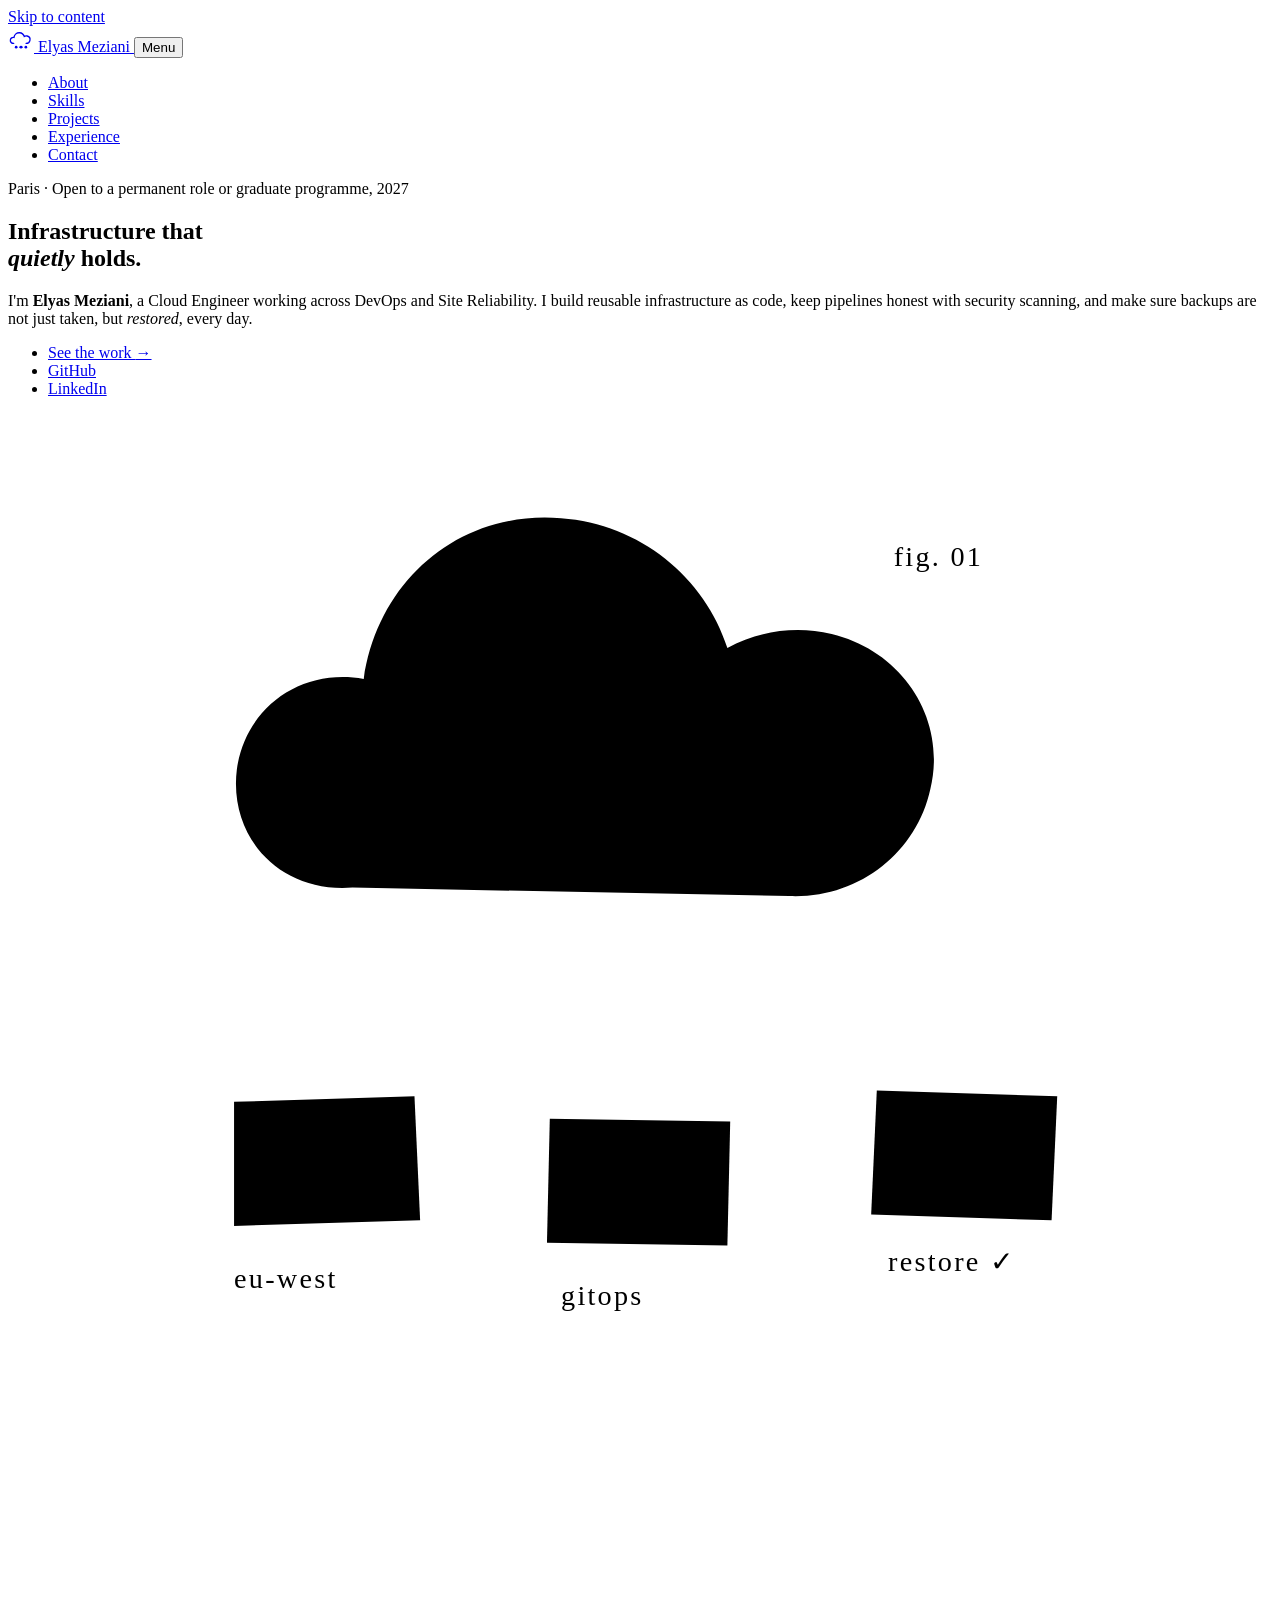
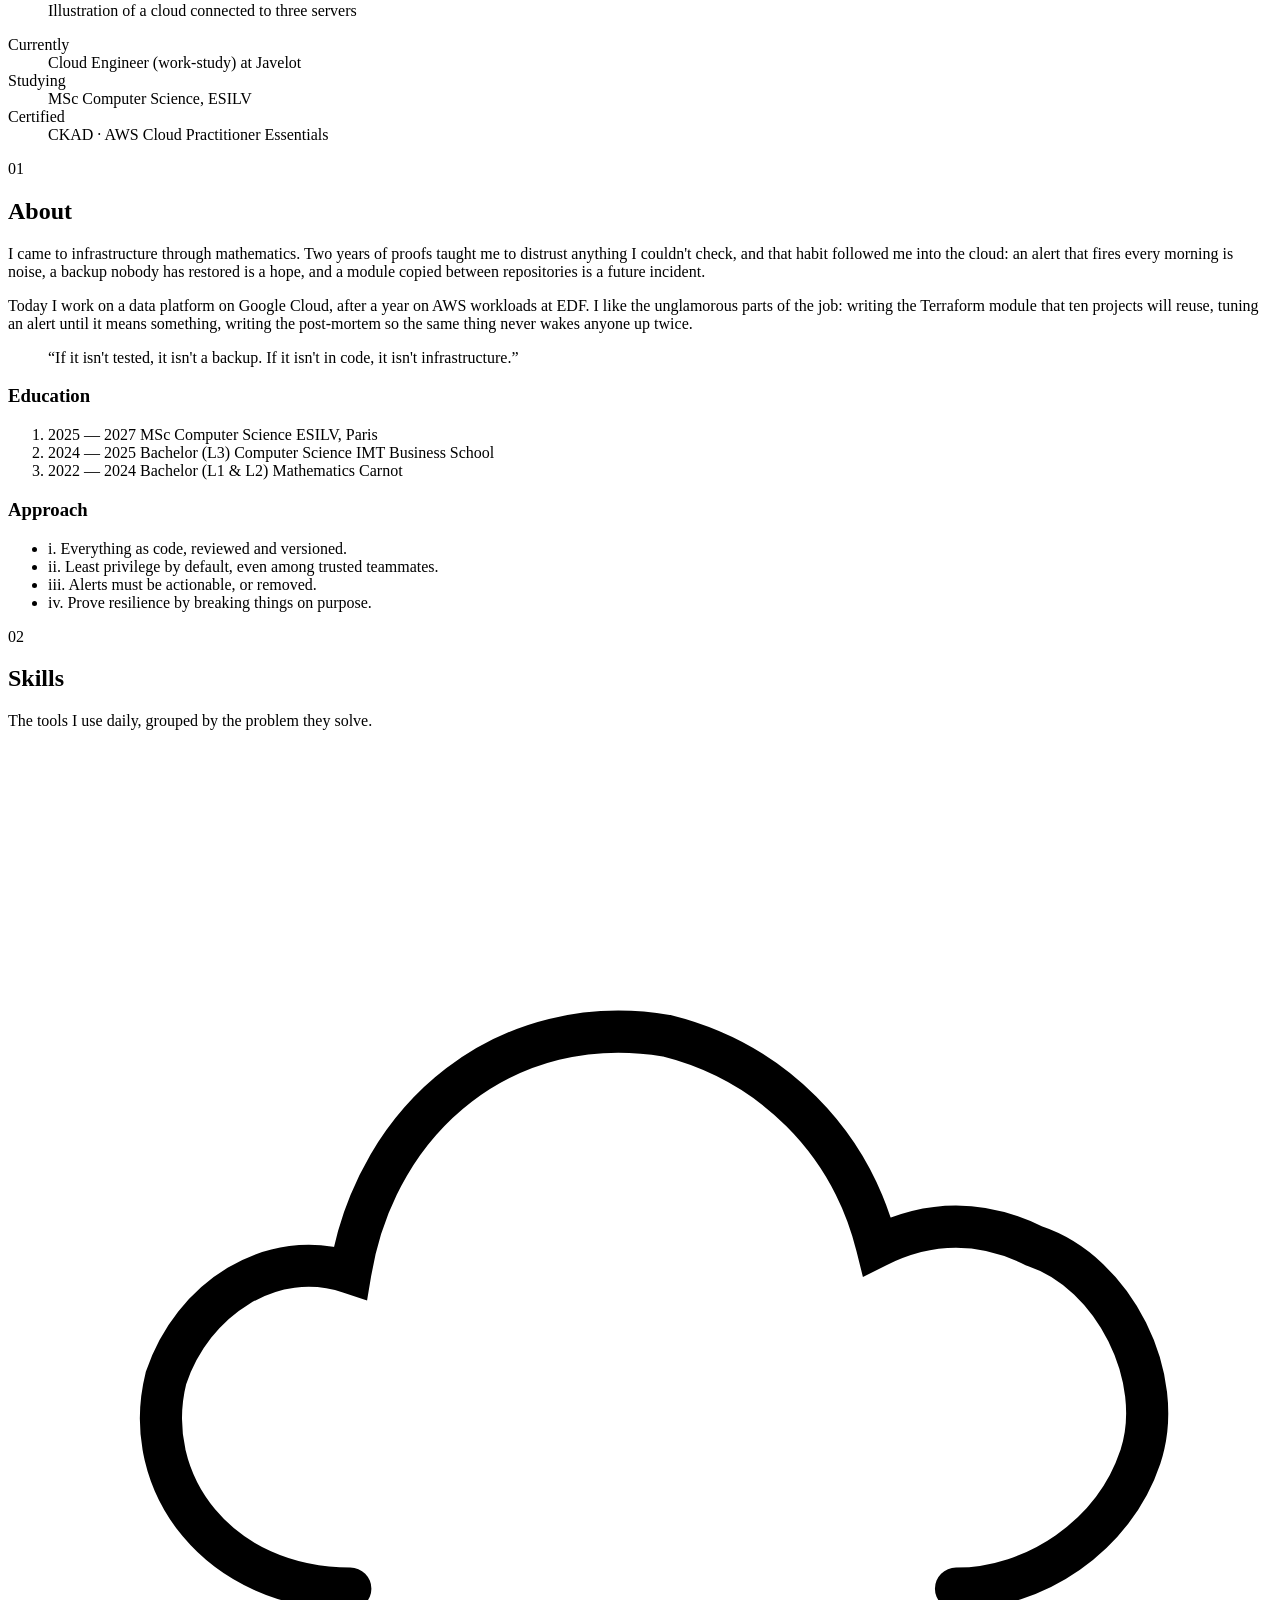
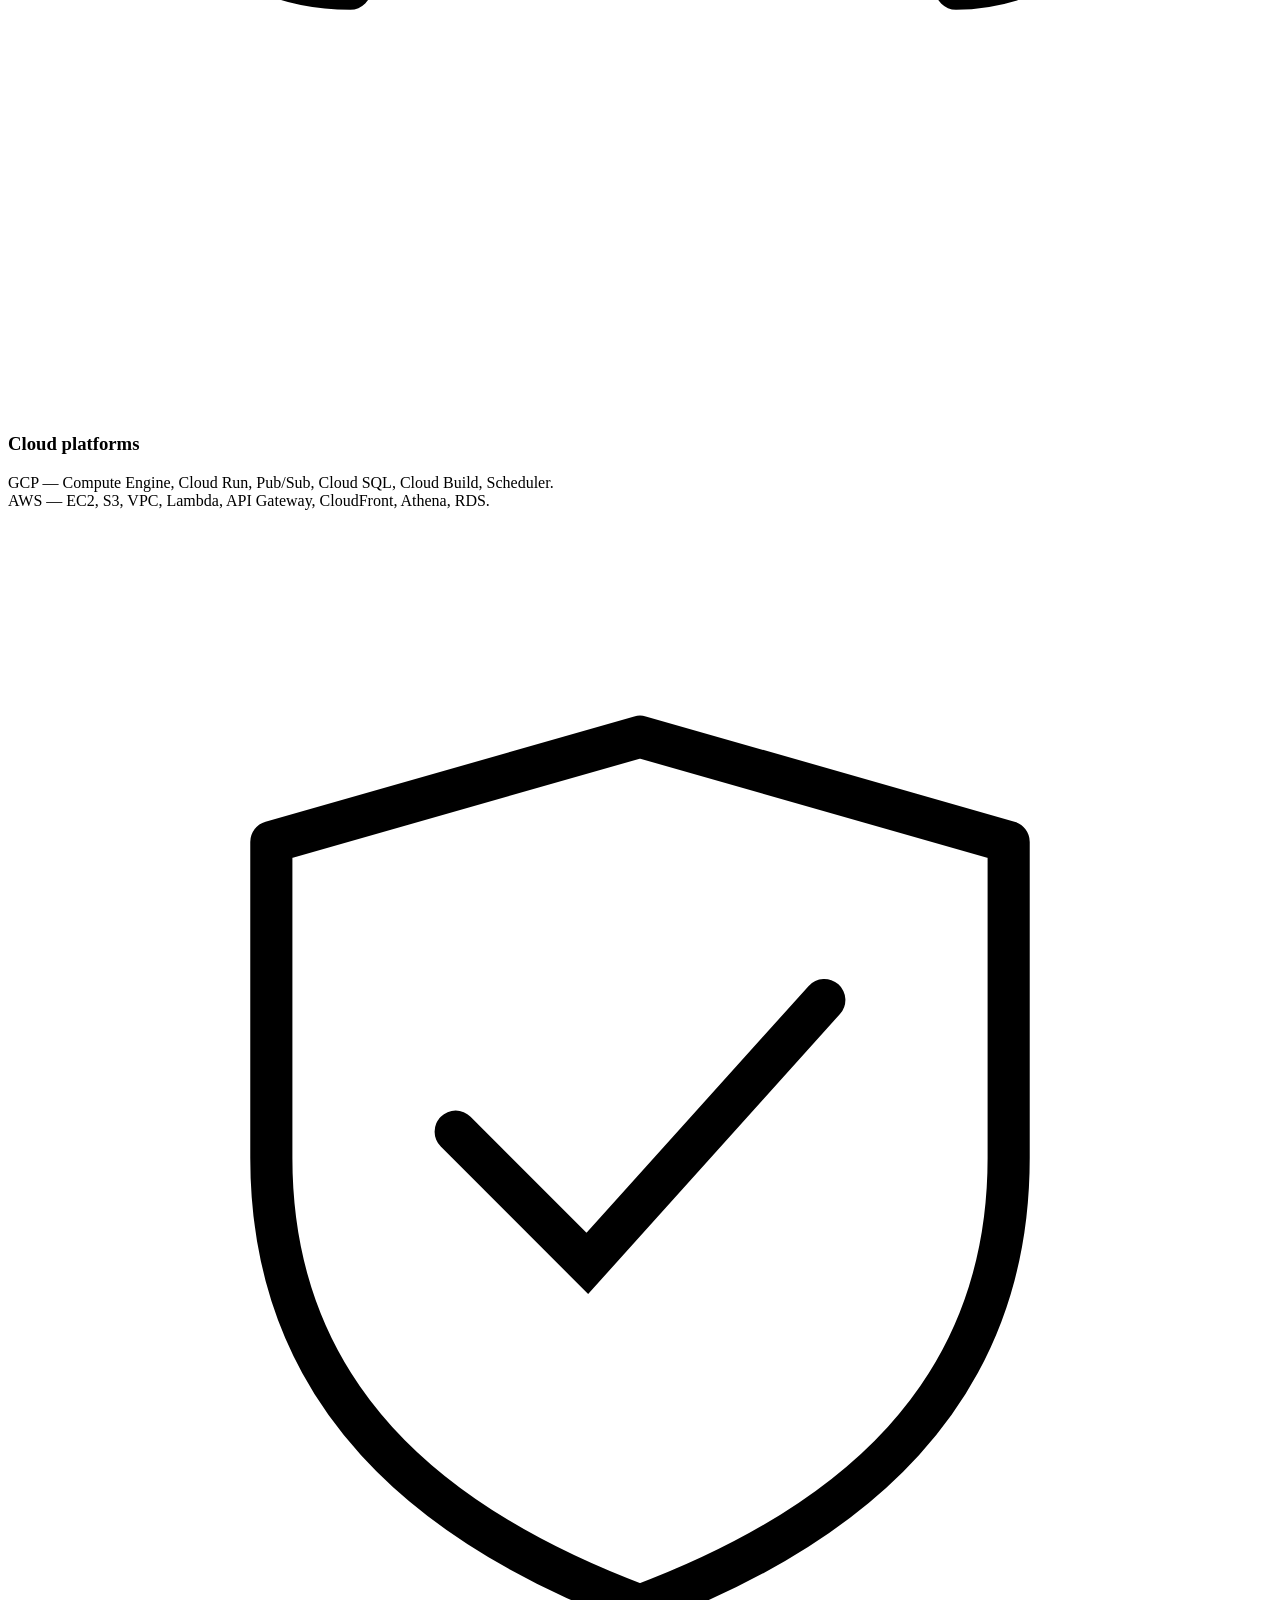
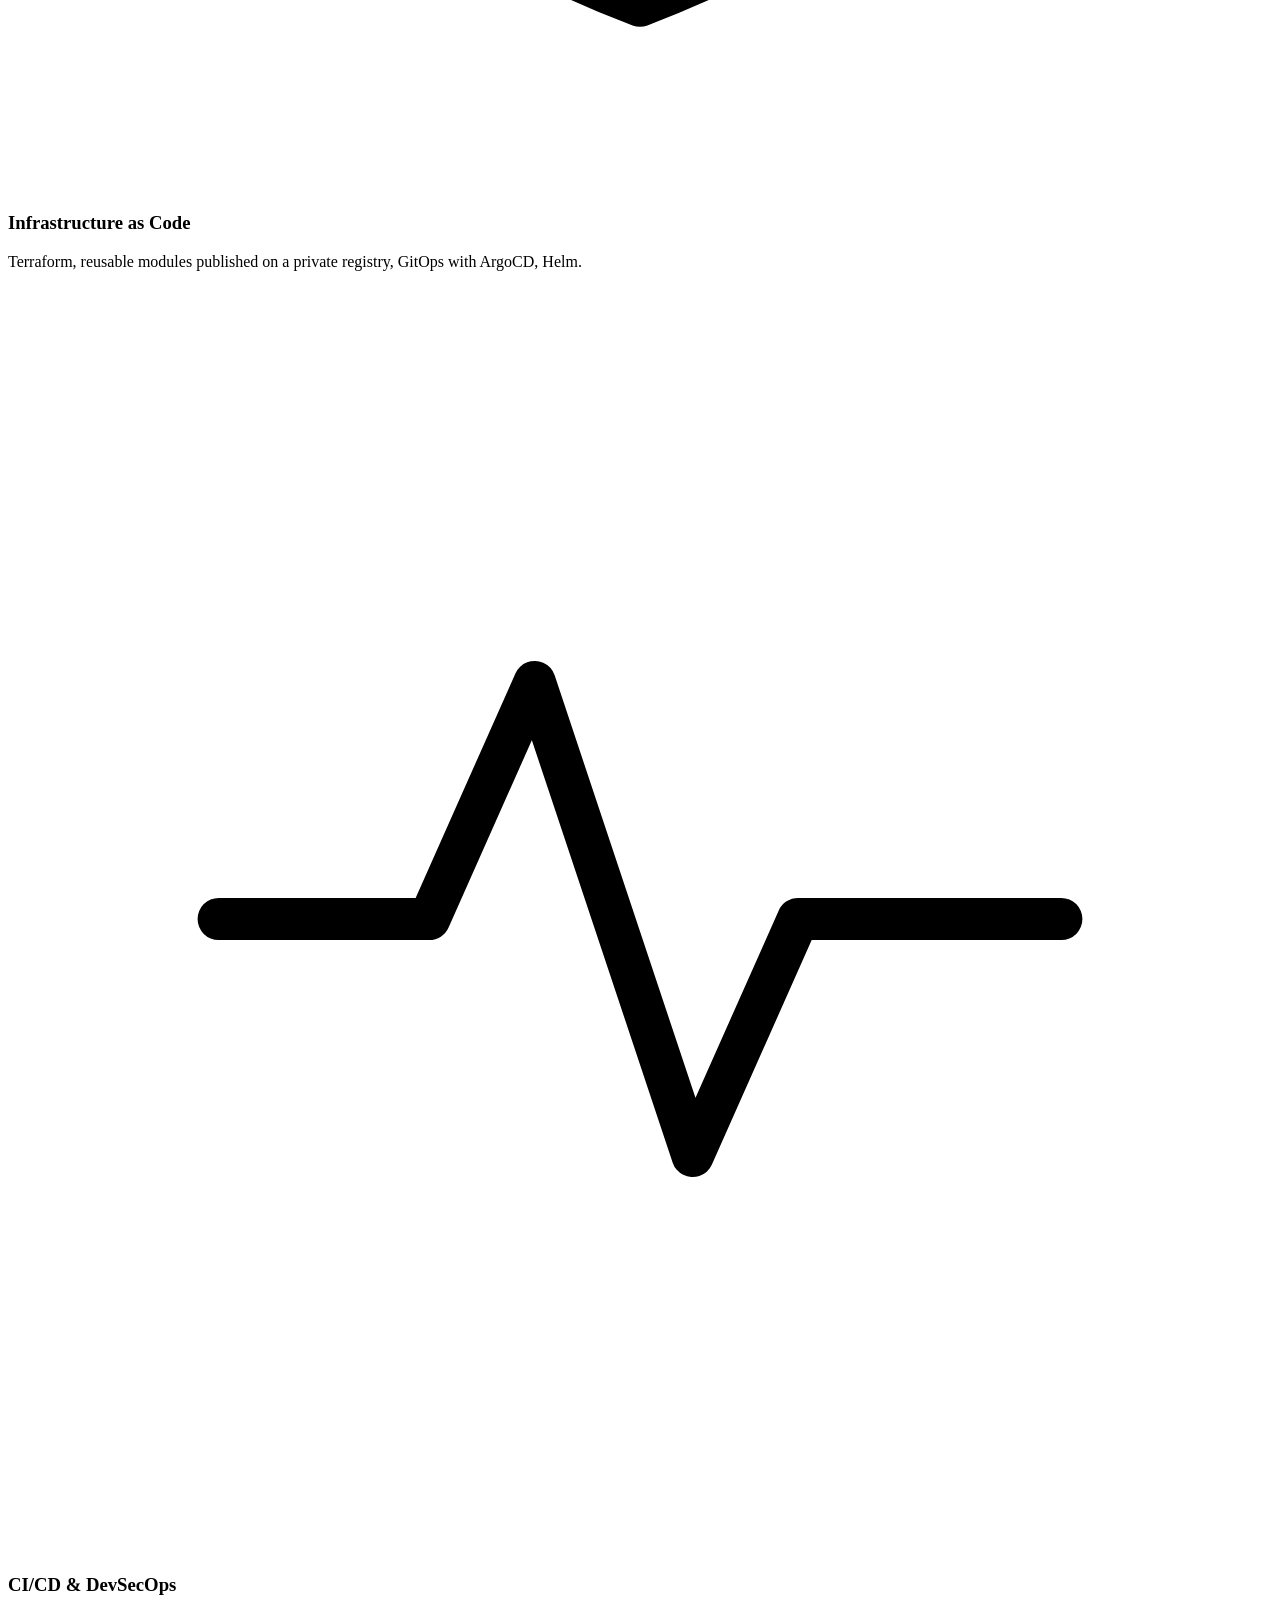
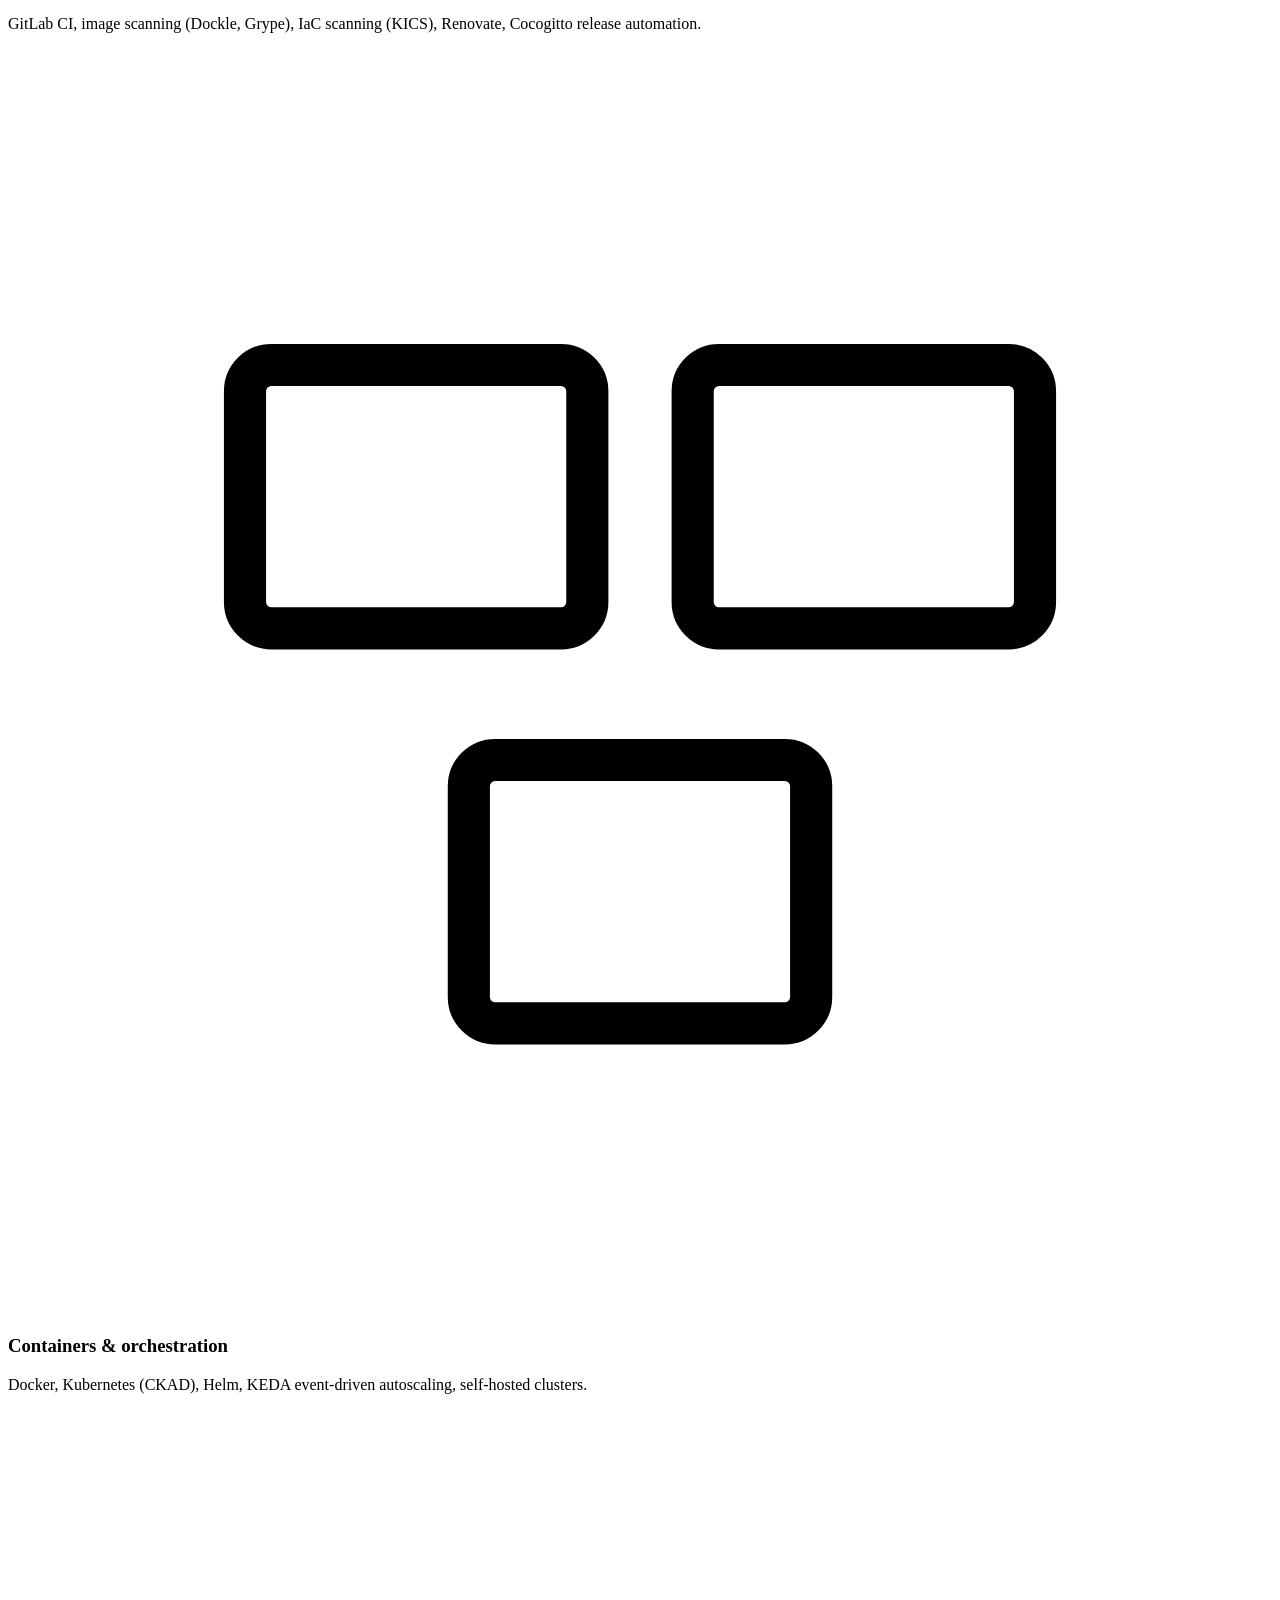
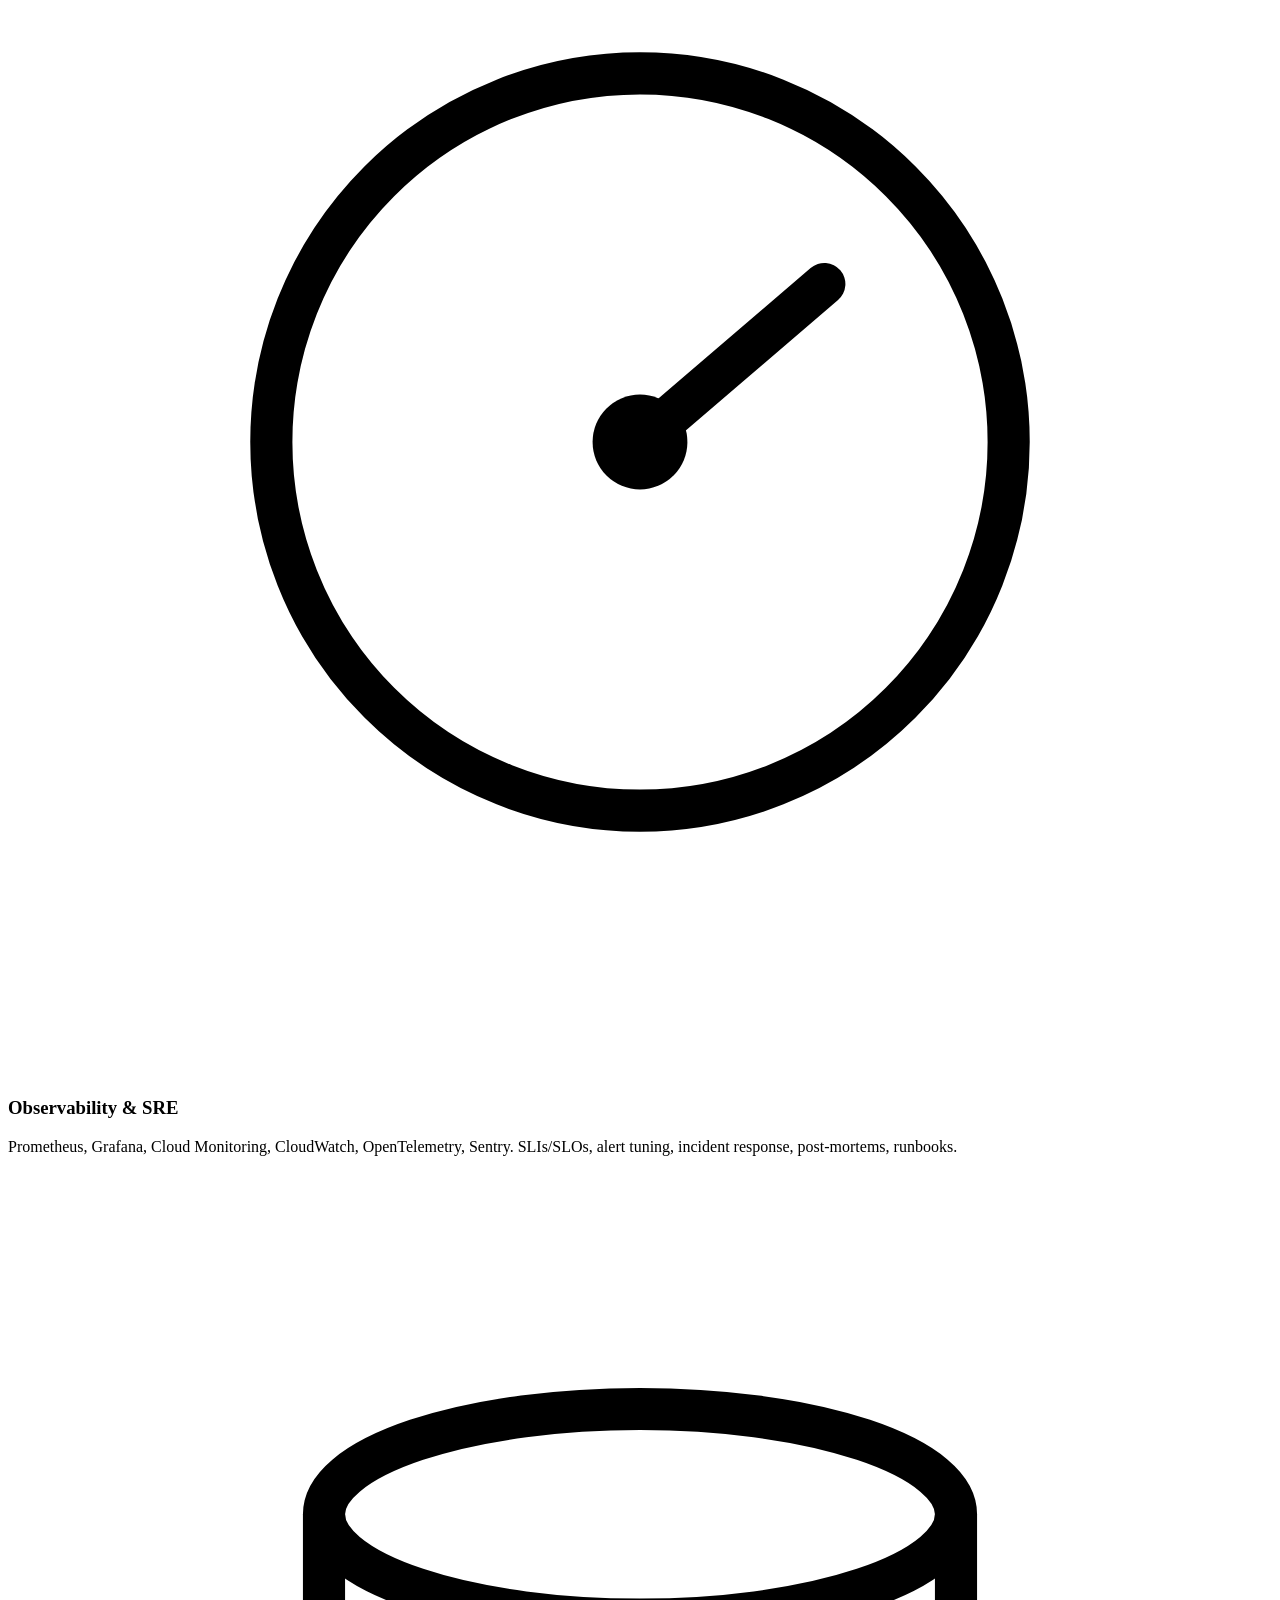
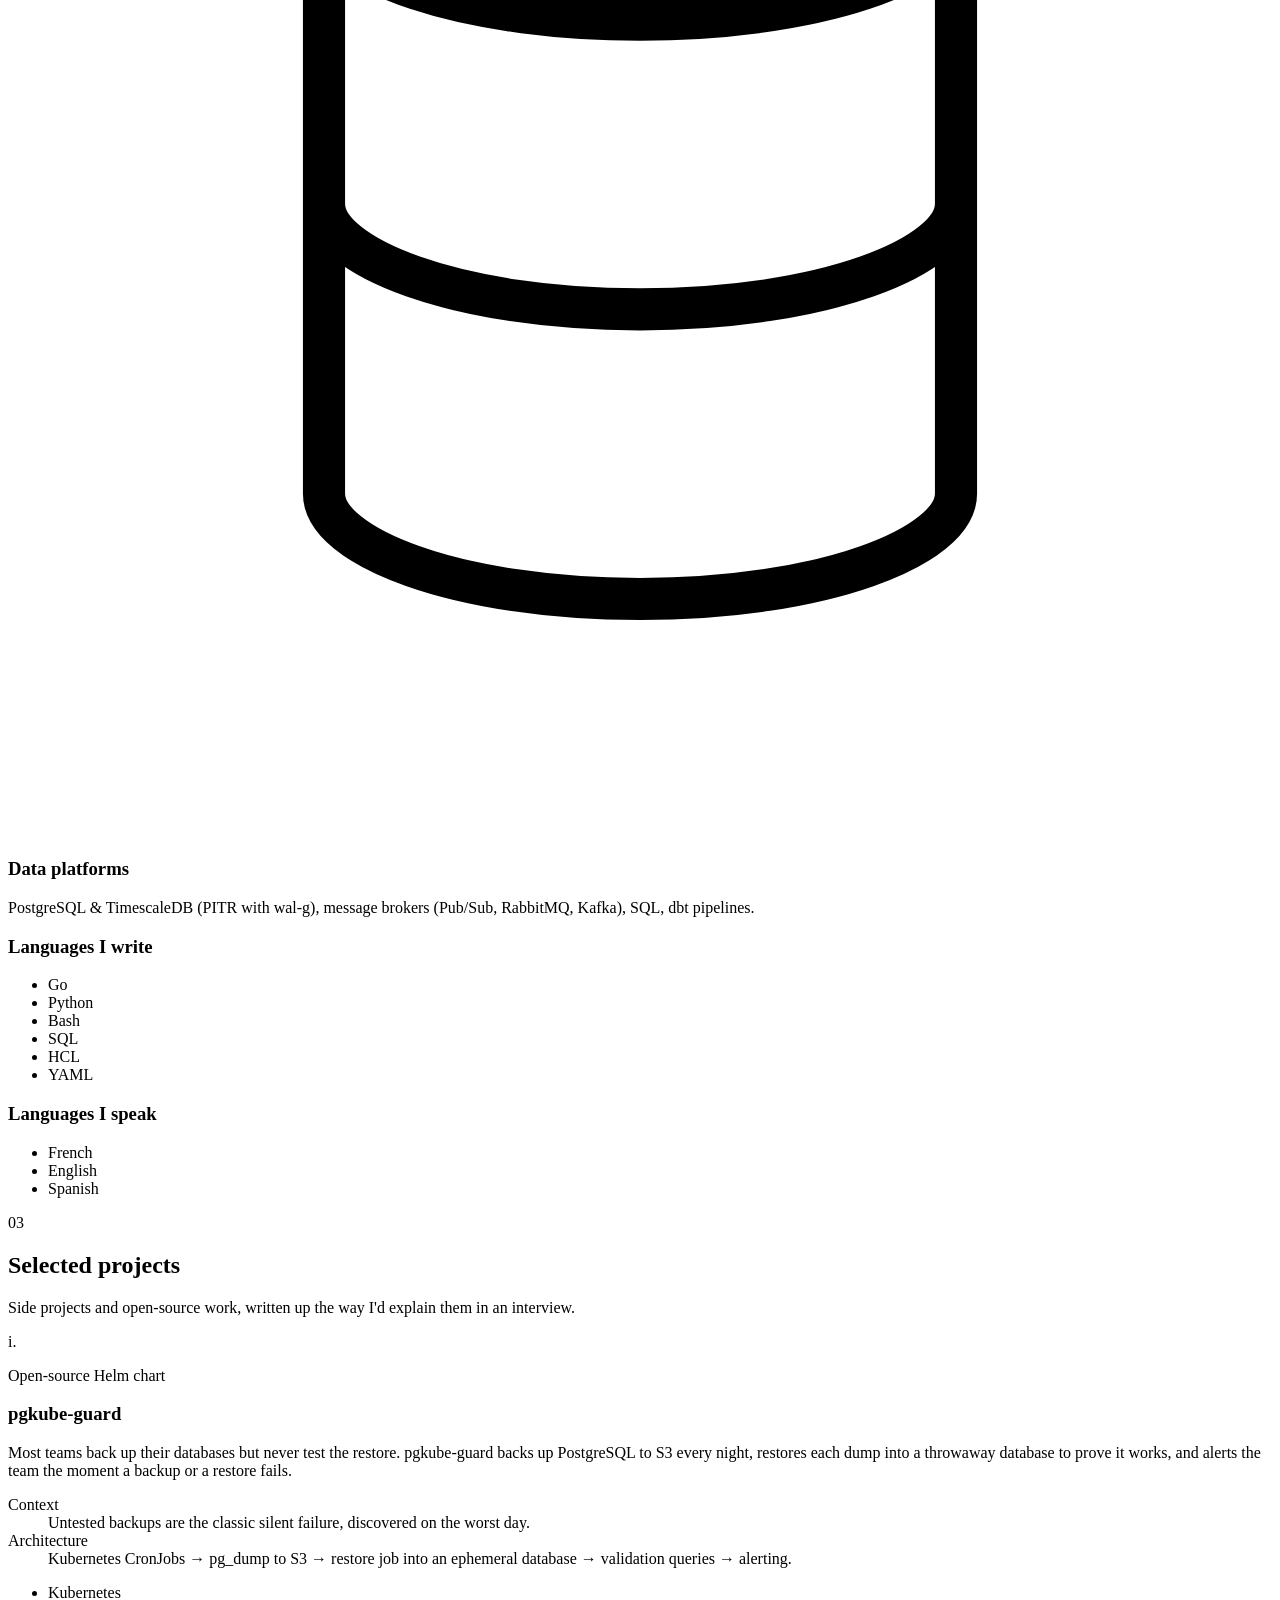
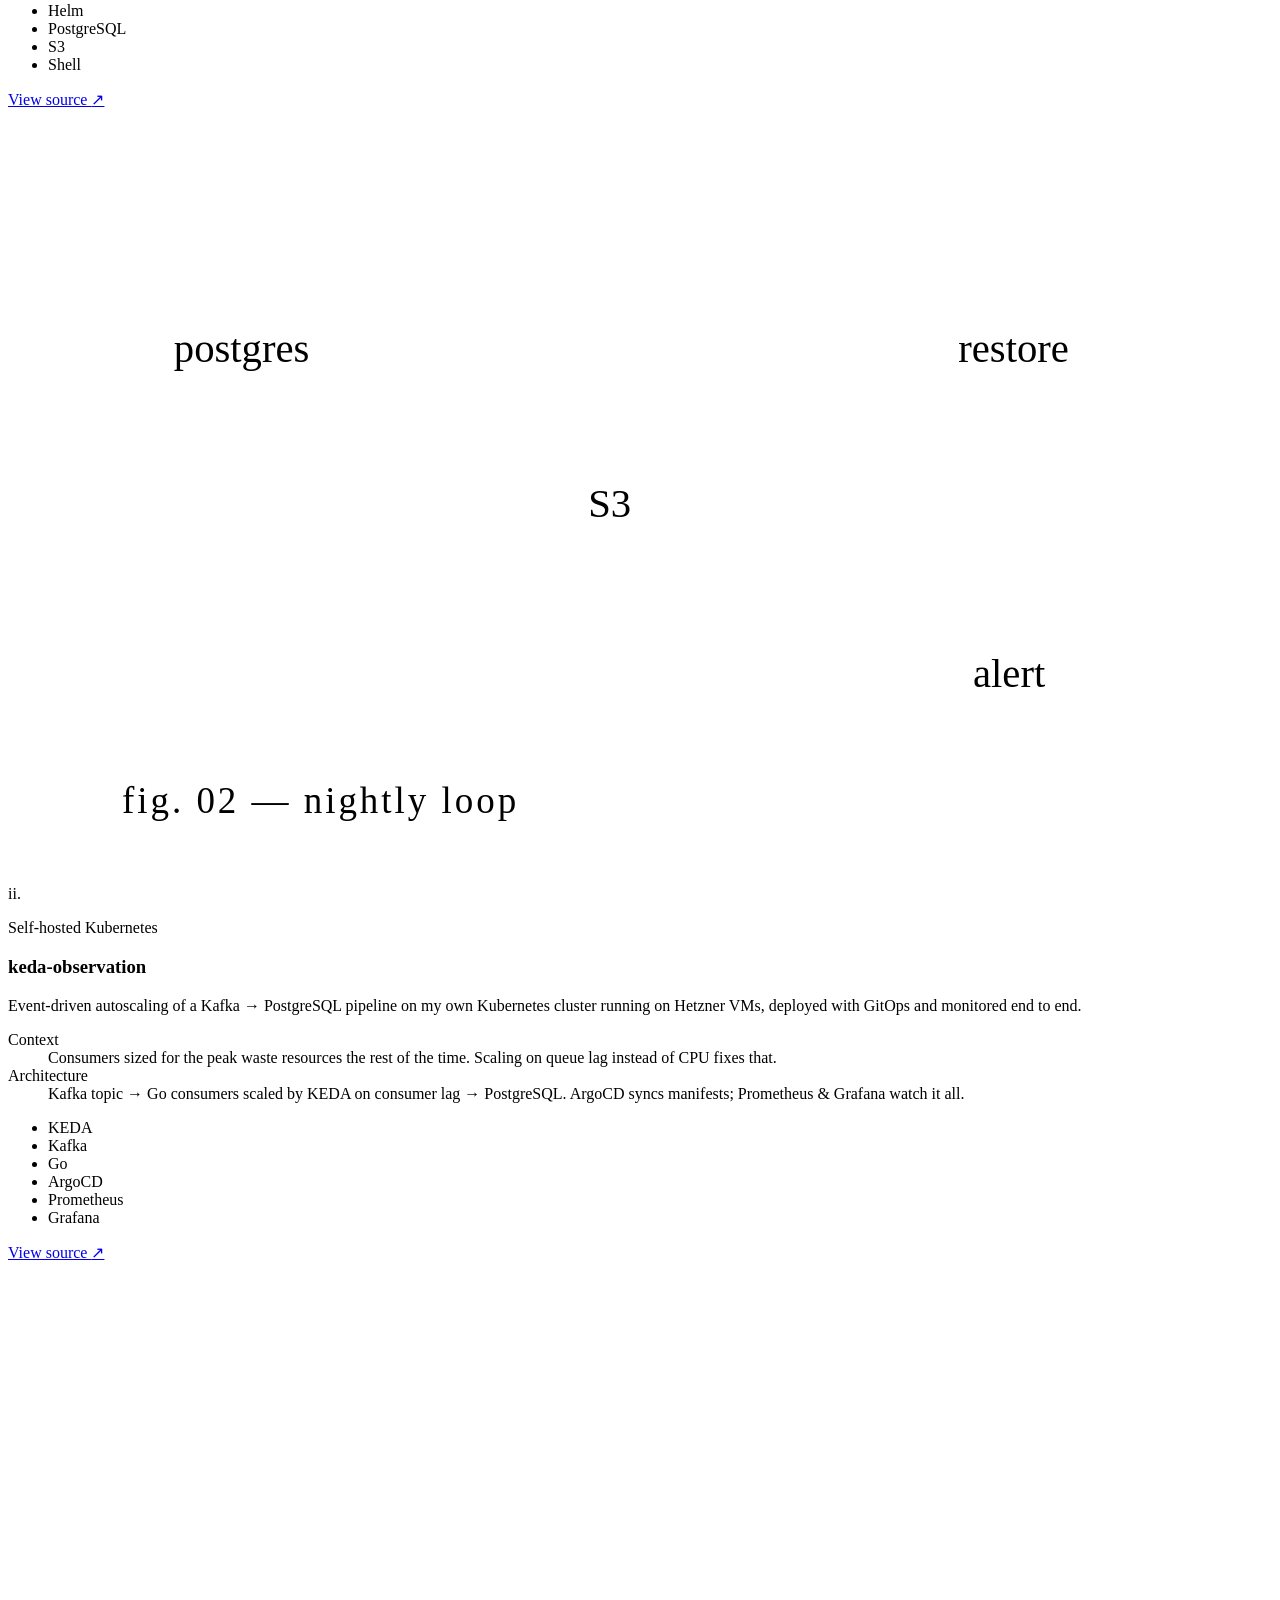
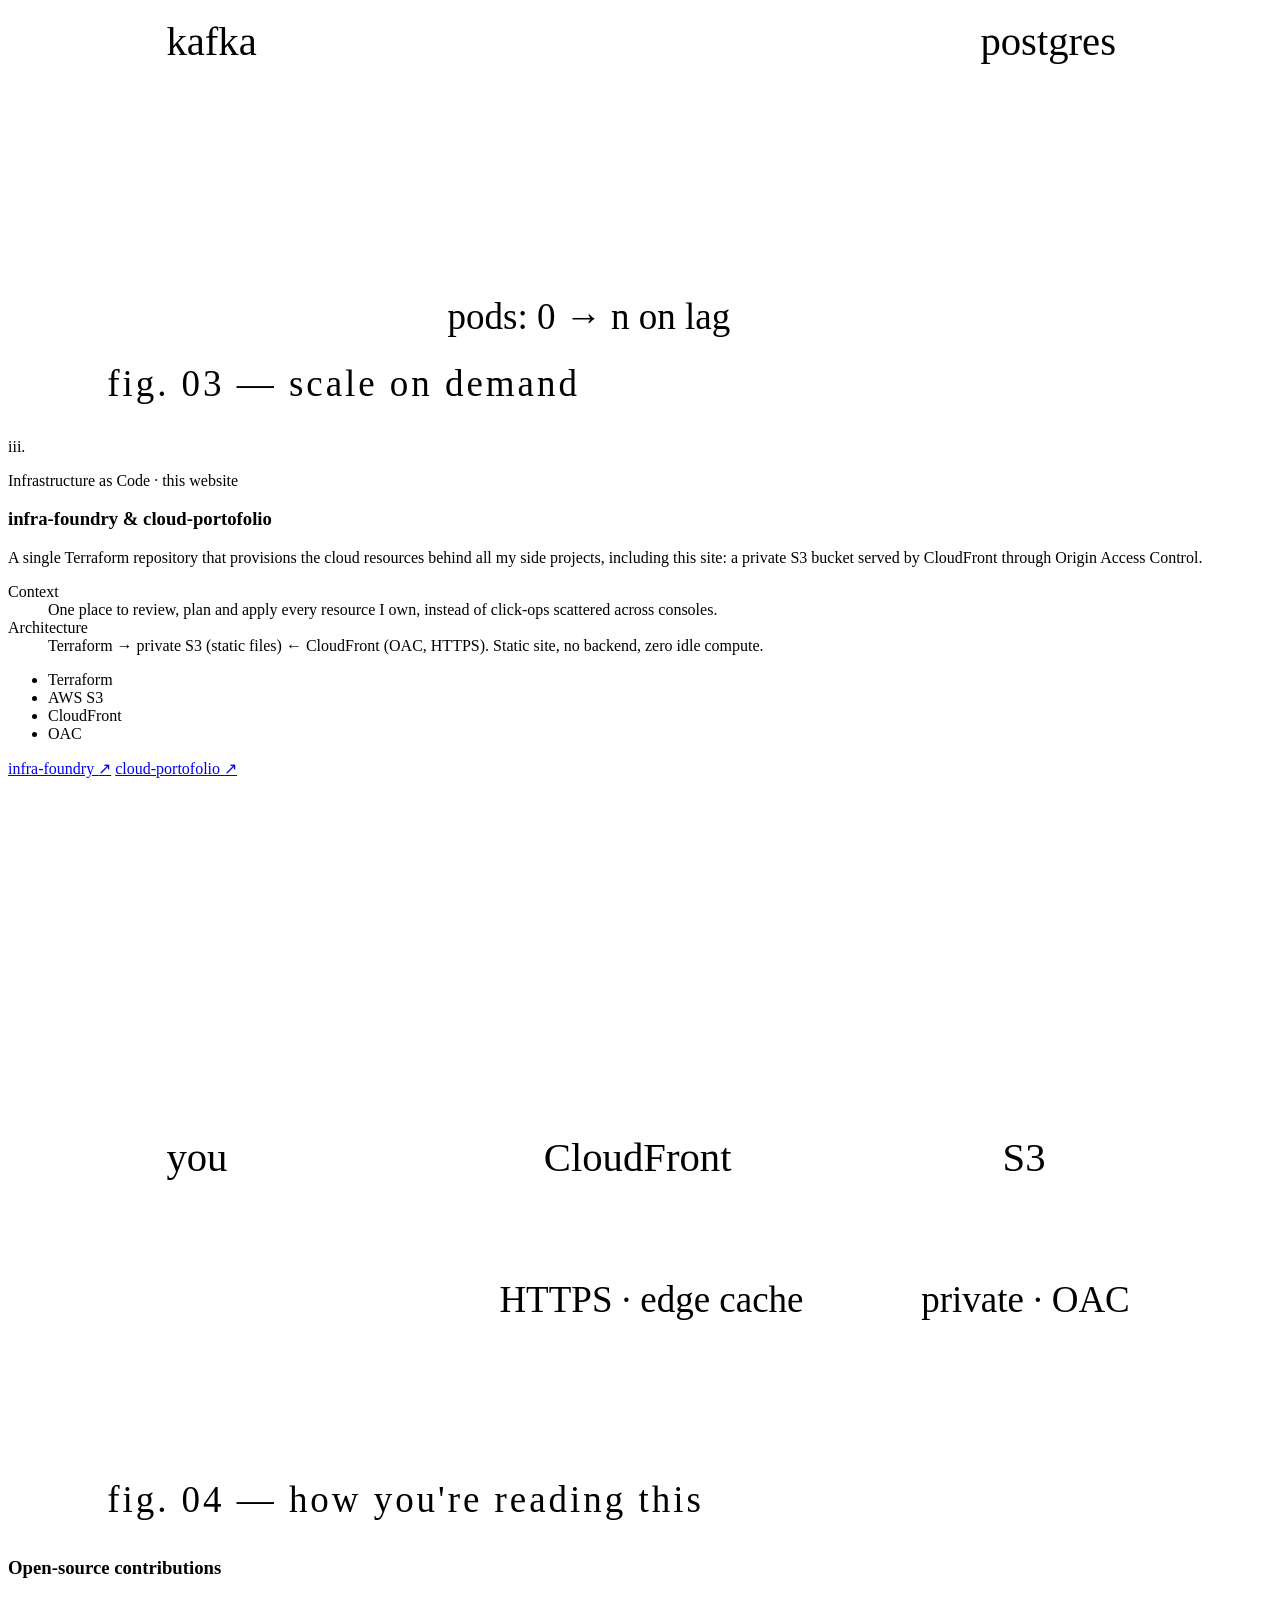
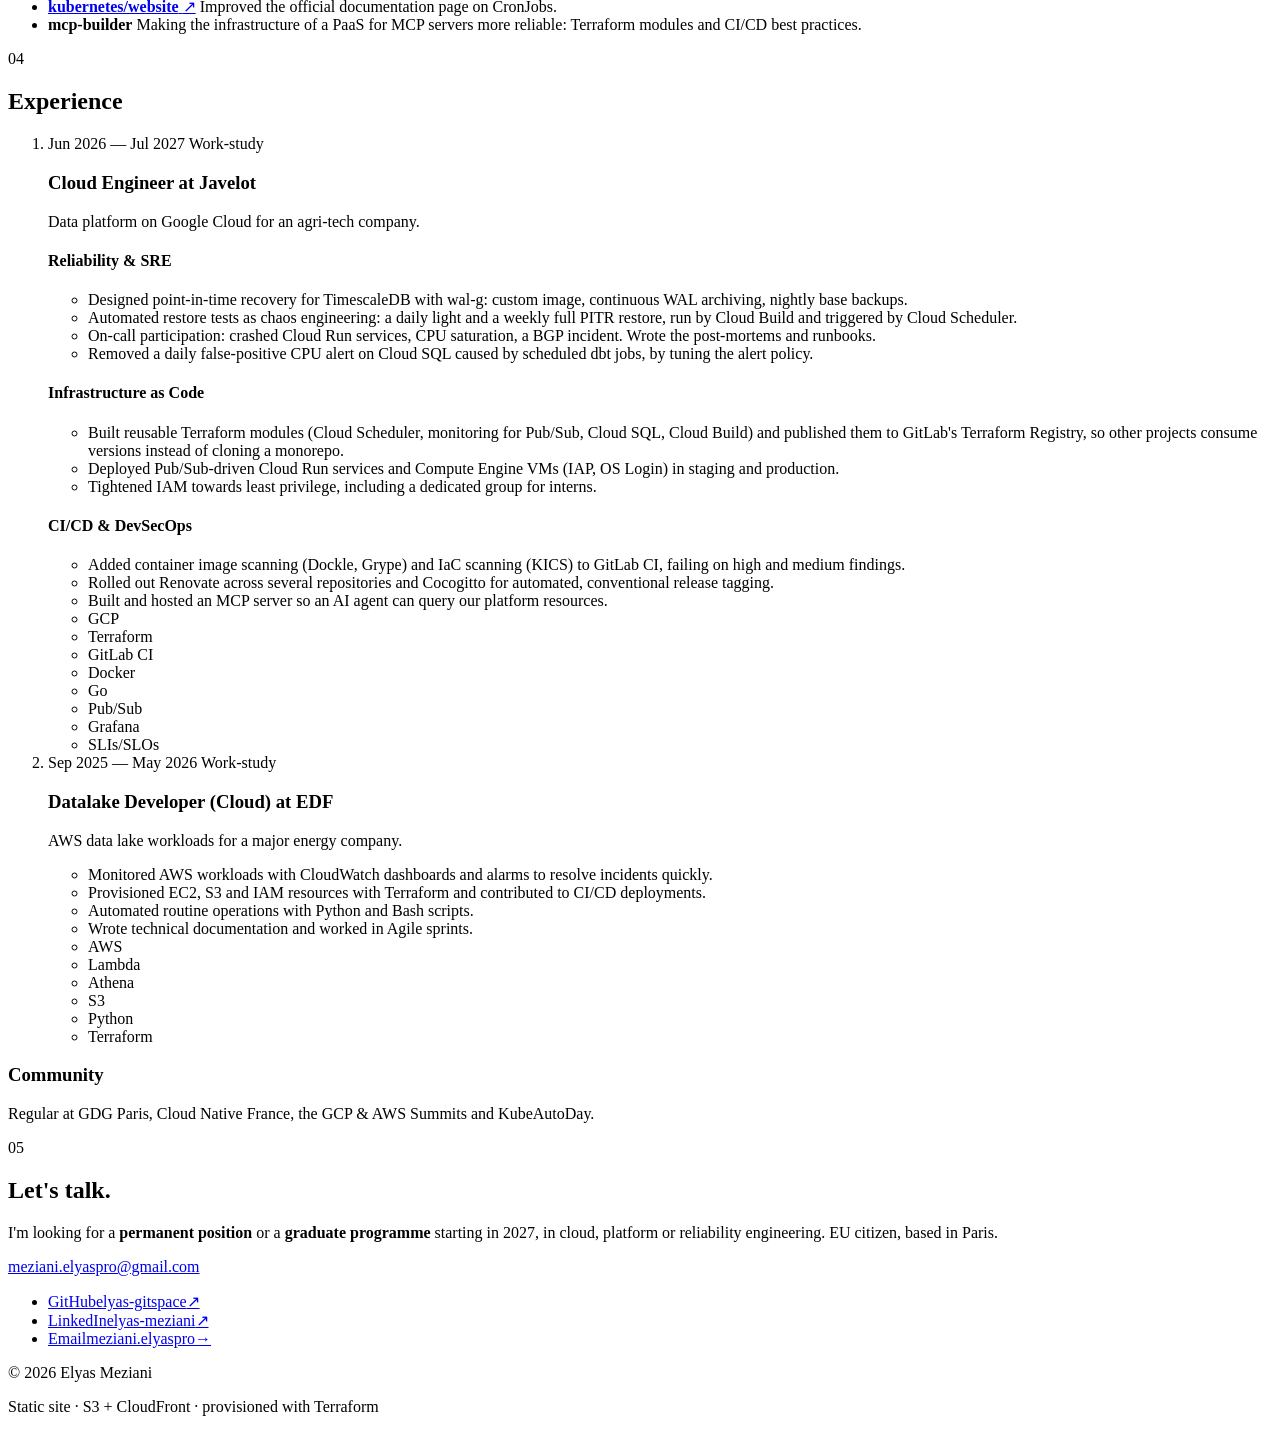
==== site/index.html @ bf2c3f2e "feat(content): adding content files" ====
<!doctype html>
<html lang="en">
<head>
  <meta charset="utf-8">
  <meta name="viewport" content="width=device-width, initial-scale=1">
  <title>Elyas Meziani · Cloud Engineer, DevOps &amp; SRE</title>
  <meta name="description" content="Elyas Meziani — Cloud Engineer, DevOps and Site Reliability Engineer based in Paris. Terraform, Kubernetes, GCP, AWS, CI/CD and observability. Open to a permanent role or graduate programme in 2027.">
  <meta name="author" content="Elyas Meziani">
  <meta name="theme-color" content="#F8FAFC">

  <meta property="og:type" content="website">
  <meta property="og:title" content="Elyas Meziani · Cloud Engineer, DevOps &amp; SRE">
  <meta property="og:description" content="Reliable cloud platforms, reusable infrastructure as code and backups that are actually tested.">
  <meta name="twitter:card" content="summary">

  <link rel="icon" href="/favicon.svg" type="image/svg+xml">
  <link rel="preload" href="/assets/fonts/fraunces.woff2" as="font" type="font/woff2" crossorigin>
  <link rel="preload" href="/assets/fonts/instrument-sans.woff2" as="font" type="font/woff2" crossorigin>
  <link rel="stylesheet" href="/assets/css/style.css">

  <script type="application/ld+json">
  {
    "@context": "https://schema.org",
    "@type": "Person",
    "name": "Elyas Meziani",
    "jobTitle": "Cloud Engineer",
    "email": "mailto:meziani.elyaspro@gmail.com",
    "address": { "@type": "PostalAddress", "addressLocality": "Paris", "addressCountry": "FR" },
    "alumniOf": ["ESILV", "IMT Business School"],
    "sameAs": [
      "https://github.com/elyas-gitspace",
      "https://www.linkedin.com/in/elyas-meziani-95009228b"
    ],
    "knowsAbout": ["Terraform", "Kubernetes", "Google Cloud", "AWS", "CI/CD", "Observability", "Site Reliability Engineering"]
  }
  </script>
</head>
<body>
  <a class="skip" href="#main">Skip to content</a>

  <header class="site-header">
    <div class="wrap header-inner">
      <a class="wordmark" href="#top" aria-label="Elyas Meziani, back to top">
        <span class="wordmark-mark" aria-hidden="true">
          <svg viewBox="0 0 32 32" width="26" height="26"><path d="M7 21.5c-2.6.1-4.4-1.9-4.1-4.3.3-2.2 2.3-3.6 4.5-3.2.4-3.4 3.3-5.9 6.8-5.7 2.8.2 5 2 5.8 4.5 1-.6 2.3-.8 3.6-.5 2.4.6 3.9 2.9 3.4 5.3-.4 2.2-2.4 3.8-4.7 3.8" fill="none" stroke="currentColor" stroke-width="1.6" stroke-linecap="round"/><circle cx="10" cy="26" r="1.6" fill="currentColor"/><circle cx="16" cy="26" r="1.6" fill="currentColor"/><circle cx="22" cy="26" r="1.6" fill="currentColor"/><path d="M10 26h12" stroke="currentColor" stroke-width="1" stroke-dasharray="1.5 2"/></svg>
        </span>
        <span>Elyas Meziani</span>
      </a>

      <button class="nav-toggle" aria-expanded="false" aria-controls="site-nav">
        <span class="sr-only">Menu</span>
        <span class="nav-toggle-bar" aria-hidden="true"></span>
      </button>

      <nav id="site-nav" class="site-nav" aria-label="Main">
        <ul>
          <li><a href="#about">About</a></li>
          <li><a href="#skills">Skills</a></li>
          <li><a href="#projects">Projects</a></li>
          <li><a href="#experience">Experience</a></li>
          <li><a href="#contact">Contact</a></li>
        </ul>
      </nav>
    </div>
  </header>

  <main id="main">

    <!-- ============ HERO ============ -->
    <section class="hero" id="top" aria-labelledby="hero-title">
      <div class="wrap hero-grid">
        <div class="hero-text">
          <p class="eyebrow"><span class="dot" aria-hidden="true"></span> Paris · Open to a permanent role or graduate programme, 2027</p>
          <h1 id="hero-title" class="display">
            Infrastructure that<br>
            <em>quietly</em> holds.
          </h1>
          <p class="lede">
            I'm <strong>Elyas Meziani</strong>, a Cloud Engineer working across DevOps and Site Reliability.
            I build reusable infrastructure as code, keep pipelines honest with security scanning,
            and make sure backups are not just taken, but <em>restored</em>, every day.
          </p>
          <ul class="hero-links">
            <li><a class="btn btn-primary" href="#projects">See the work <span aria-hidden="true">→</span></a></li>
            <li><a class="btn btn-ghost" href="https://github.com/elyas-gitspace" rel="me noopener" target="_blank">GitHub</a></li>
            <li><a class="btn btn-ghost" href="https://www.linkedin.com/in/elyas-meziani-95009228b" rel="me noopener" target="_blank">LinkedIn</a></li>
          </ul>
        </div>

        <figure class="hero-art" aria-hidden="true">
          <!-- Hand-drawn style illustration: a cloud over a small distributed system, on topographic lines -->
          <svg viewBox="0 0 420 420" class="sketch">
            <g class="topo" fill="none" stroke="var(--line)" stroke-width="1">
              <path d="M20 330c60-30 120-10 170-40s90-70 160-50 60 40 60 40"/>
              <path d="M10 360c70-26 130-6 190-36s100-62 160-46 50 34 50 34"/>
              <path d="M30 390c60-20 140 0 190-26s90-50 150-40"/>
              <path d="M50 300c50-26 100-14 140-36s70-60 130-46"/>
            </g>

            <!-- cloud -->
            <path class="draw ink" d="M108 168c-26 2-44-18-41-42 3-22 23-36 45-32 5-35 34-60 70-57 28 2 51 21 59 46 11-6 24-8 37-5 25 6 41 30 35 55-5 23-26 39-50 38" fill="var(--paper)" stroke="var(--ink-2)" stroke-width="2.2" stroke-linecap="round" stroke-linejoin="round"/>
            <path class="draw soft" d="M128 150c14-4 26 2 32 12M214 98c10 6 15 16 15 28" fill="none" stroke="var(--slate)" stroke-width="1.4" stroke-linecap="round"/>

            <!-- links down to nodes -->
            <g class="links" fill="none" stroke="var(--slate)" stroke-width="1.4" stroke-linecap="round" stroke-dasharray="3 5">
              <path d="M150 176c-6 30-30 46-52 66"/>
              <path d="M210 178c2 26 2 46 0 70"/>
              <path d="M270 172c10 28 30 48 56 66"/>
            </g>

            <!-- nodes (slightly irregular boxes) -->
            <g class="nodes" fill="var(--paper)" stroke="var(--ink-2)" stroke-width="1.8" stroke-linejoin="round">
              <path d="M66 244l64-2 2 44-66 2z"/>
              <path d="M178 250l64 1-1 44-64-1z"/>
              <path d="M294 240l64 2-2 44-64-2z"/>
            </g>
            <g fill="none" stroke="var(--slate)" stroke-width="1.2" stroke-linecap="round">
              <path d="M76 256h40M76 266h28M76 276h34"/>
              <path d="M188 262h40M188 272h22M188 282h36"/>
              <path d="M304 252h40M304 262h30M304 272h24"/>
            </g>

            <!-- mesh between nodes -->
            <path d="M132 268c16 6 30 6 46 2M242 272c18 0 34-4 52-12" fill="none" stroke="var(--ink-2)" stroke-width="1.2" stroke-linecap="round"/>

            <!-- small blueprint annotations -->
            <g class="annot" fill="var(--muted)" font-family="var(--font-sans)" font-size="10" letter-spacing=".08em">
              <text x="300" y="54">fig. 01</text>
              <text x="66" y="310">eu-west</text>
              <text x="182" y="316">gitops</text>
              <text x="298" y="304">restore ✓</text>
            </g>
            <g stroke="var(--muted)" stroke-width="1" fill="none">
              <path d="M300 60h46"/><path d="M346 56v8"/>
              <circle cx="352" cy="110" r="3"/><circle cx="364" cy="122" r="2"/><circle cx="58" cy="100" r="2.5"/>
            </g>
          </svg>
          <figcaption class="sr-only">Illustration of a cloud connected to three servers</figcaption>
        </figure>
      </div>

      <div class="wrap hero-meta">
        <dl>
          <div><dt>Currently</dt><dd>Cloud Engineer (work-study) at Javelot</dd></div>
          <div><dt>Studying</dt><dd>MSc Computer Science, ESILV</dd></div>
          <div><dt>Certified</dt><dd>CKAD · AWS Cloud Practitioner Essentials</dd></div>
        </dl>
      </div>
    </section>

    <!-- ============ ABOUT ============ -->
    <section class="section about" id="about" aria-labelledby="about-title">
      <div class="wrap">
        <header class="section-head">
          <span class="section-num">01</span>
          <h2 id="about-title">About</h2>
        </header>

        <div class="about-grid">
          <div class="about-body prose">
            <p class="dropcap">
              I came to infrastructure through mathematics. Two years of proofs taught me to distrust
              anything I couldn't check, and that habit followed me into the cloud: an alert
              that fires every morning is noise, a backup nobody has restored is a hope, and
              a module copied between repositories is a future incident.
            </p>
            <p>
              Today I work on a data platform on Google Cloud, after a year on AWS workloads at EDF.
              I like the unglamorous parts of the job: writing the Terraform module that ten projects
              will reuse, tuning an alert until it means something, writing the post-mortem
              so the same thing never wakes anyone up twice.
            </p>
            <blockquote class="pull">
              <p>“If it isn't tested, it isn't a backup. If it isn't in code, it isn't infrastructure.”</p>
            </blockquote>
          </div>

          <aside class="about-side">
            <h3 class="label">Education</h3>
            <ol class="timeline-mini">
              <li>
                <span class="tm-date">2025 — 2027</span>
                <span class="tm-title">MSc Computer Science</span>
                <span class="tm-place">ESILV, Paris</span>
              </li>
              <li>
                <span class="tm-date">2024 — 2025</span>
                <span class="tm-title">Bachelor (L3) Computer Science</span>
                <span class="tm-place">IMT Business School</span>
              </li>
              <li>
                <span class="tm-date">2022 — 2024</span>
                <span class="tm-title">Bachelor (L1 &amp; L2) Mathematics</span>
                <span class="tm-place">Carnot</span>
              </li>
            </ol>

            <h3 class="label">Approach</h3>
            <ul class="principles">
              <li><span>i.</span> Everything as code, reviewed and versioned.</li>
              <li><span>ii.</span> Least privilege by default, even among trusted teammates.</li>
              <li><span>iii.</span> Alerts must be actionable, or removed.</li>
              <li><span>iv.</span> Prove resilience by breaking things on purpose.</li>
            </ul>
          </aside>
        </div>
      </div>
    </section>

    <!-- ============ SKILLS ============ -->
    <section class="section skills tinted" id="skills" aria-labelledby="skills-title">
      <div class="wrap">
        <header class="section-head">
          <span class="section-num">02</span>
          <h2 id="skills-title">Skills</h2>
          <p class="section-intro">The tools I use daily, grouped by the problem they solve.</p>
        </header>

        <div class="skills-grid">
          <article class="skill">
            <svg class="skill-icon" viewBox="0 0 48 48" aria-hidden="true"><path d="M13 32c-5 0-8-4-7-8 1-3 4-5 7-4 1-6 6-10 12-9 4 1 7 4 8 8 2-1 4-1 6 0 3 1 5 5 4 8-1 3-4 5-7 5" fill="none" stroke="currentColor" stroke-width="1.6" stroke-linecap="round"/></svg>
            <h3>Cloud platforms</h3>
            <p>GCP — Compute Engine, Cloud Run, Pub/Sub, Cloud SQL, Cloud Build, Scheduler.<br>AWS — EC2, S3, VPC, Lambda, API Gateway, CloudFront, Athena, RDS.</p>
          </article>
          <article class="skill">
            <svg class="skill-icon" viewBox="0 0 48 48" aria-hidden="true"><path d="M10 12l14-4 14 4v12c0 9-6 14-14 17C16 38 10 33 10 24z" fill="none" stroke="currentColor" stroke-width="1.6" stroke-linejoin="round"/><path d="M17 23l5 5 9-10" fill="none" stroke="currentColor" stroke-width="1.6" stroke-linecap="round"/></svg>
            <h3>Infrastructure as Code</h3>
            <p>Terraform, reusable modules published on a private registry, GitOps with ArgoCD, Helm.</p>
          </article>
          <article class="skill">
            <svg class="skill-icon" viewBox="0 0 48 48" aria-hidden="true"><path d="M8 24h8l4-9 6 18 4-9h10" fill="none" stroke="currentColor" stroke-width="1.6" stroke-linecap="round" stroke-linejoin="round"/></svg>
            <h3>CI/CD &amp; DevSecOps</h3>
            <p>GitLab CI, image scanning (Dockle, Grype), IaC scanning (KICS), Renovate, Cocogitto release automation.</p>
          </article>
          <article class="skill">
            <svg class="skill-icon" viewBox="0 0 48 48" aria-hidden="true"><rect x="9" y="12" width="13" height="10" rx="1" fill="none" stroke="currentColor" stroke-width="1.6"/><rect x="26" y="12" width="13" height="10" rx="1" fill="none" stroke="currentColor" stroke-width="1.6"/><rect x="17.5" y="27" width="13" height="10" rx="1" fill="none" stroke="currentColor" stroke-width="1.6"/></svg>
            <h3>Containers &amp; orchestration</h3>
            <p>Docker, Kubernetes (CKAD), Helm, KEDA event-driven autoscaling, self-hosted clusters.</p>
          </article>
          <article class="skill">
            <svg class="skill-icon" viewBox="0 0 48 48" aria-hidden="true"><circle cx="24" cy="24" r="14" fill="none" stroke="currentColor" stroke-width="1.6"/><path d="M24 24l7-6" stroke="currentColor" stroke-width="1.6" stroke-linecap="round"/><circle cx="24" cy="24" r="1.8" fill="currentColor"/></svg>
            <h3>Observability &amp; SRE</h3>
            <p>Prometheus, Grafana, Cloud Monitoring, CloudWatch, OpenTelemetry, Sentry. SLIs/SLOs, alert tuning, incident response, post-mortems, runbooks.</p>
          </article>
          <article class="skill">
            <svg class="skill-icon" viewBox="0 0 48 48" aria-hidden="true"><ellipse cx="24" cy="13" rx="12" ry="4" fill="none" stroke="currentColor" stroke-width="1.6"/><path d="M12 13v22c0 2 5 4 12 4s12-2 12-4V13M12 24c0 2 5 4 12 4s12-2 12-4" fill="none" stroke="currentColor" stroke-width="1.6"/></svg>
            <h3>Data platforms</h3>
            <p>PostgreSQL &amp; TimescaleDB (PITR with wal-g), message brokers (Pub/Sub, RabbitMQ, Kafka), SQL, dbt pipelines.</p>
          </article>
        </div>

        <div class="langs">
          <h3 class="label">Languages I write</h3>
          <ul class="tags">
            <li>Go</li><li>Python</li><li>Bash</li><li>SQL</li><li>HCL</li><li>YAML</li>
          </ul>
          <h3 class="label">Languages I speak</h3>
          <ul class="tags">
            <li>French</li><li>English</li><li>Spanish</li>
          </ul>
        </div>
      </div>
    </section>

    <!-- ============ PROJECTS ============ -->
    <section class="section projects" id="projects" aria-labelledby="projects-title">
      <div class="wrap">
        <header class="section-head">
          <span class="section-num">03</span>
          <h2 id="projects-title">Selected projects</h2>
          <p class="section-intro">Side projects and open-source work, written up the way I'd explain them in an interview.</p>
        </header>

        <!-- Project 1 -->
        <article class="project">
          <div class="project-index" aria-hidden="true">i.</div>
          <div class="project-main">
            <p class="kicker">Open-source Helm chart</p>
            <h3 class="project-title">pgkube-guard</h3>
            <p class="project-summary">
              Most teams back up their databases but never test the restore.
              pgkube-guard backs up PostgreSQL to S3 every night, restores each dump into a throwaway database to prove it works,
              and alerts the team the moment a backup or a restore fails.
            </p>
            <dl class="project-facts">
              <div><dt>Context</dt><dd>Untested backups are the classic silent failure, discovered on the worst day.</dd></div>
              <div><dt>Architecture</dt><dd>Kubernetes CronJobs → pg_dump to S3 → restore job into an ephemeral database → validation queries → alerting.</dd></div>
            </dl>
            <ul class="tags small"><li>Kubernetes</li><li>Helm</li><li>PostgreSQL</li><li>S3</li><li>Shell</li></ul>
            <a class="link-arrow" href="https://github.com/elyas-gitspace/pgkube-guard" target="_blank" rel="noopener">View source <span aria-hidden="true">↗</span></a>
          </div>
          <figure class="project-diagram" aria-hidden="true">
            <svg viewBox="0 0 320 200">
              <g fill="none" stroke="var(--ink-2)" stroke-width="1.6" stroke-linejoin="round">
                <path d="M20 40l70-1 1 40-70 1z"/>
                <path d="M126 82l70 1-1 40-70-1z"/>
                <path d="M230 40l70 1-1 40-70-1z"/>
                <path d="M230 128l70-1 1 40-70 1z"/>
              </g>
              <g fill="var(--ink-2)" font-family="var(--font-sans)" font-size="11">
                <text x="34" y="64">postgres</text><text x="146" y="106">S3</text>
                <text x="246" y="64">restore</text><text x="250" y="152">alert</text>
              </g>
              <g fill="none" stroke="var(--slate)" stroke-width="1.3" stroke-linecap="round">
                <path d="M92 66c14 6 22 14 32 24"/><path d="M196 94c12-10 20-22 34-30"/>
                <path d="M266 82c2 14 0 30-2 44" stroke-dasharray="3 4"/>
              </g>
              <text x="20" y="186" fill="var(--muted)" font-family="var(--font-sans)" font-size="10" letter-spacing=".08em">fig. 02 — nightly loop</text>
            </svg>
          </figure>
        </article>

        <!-- Project 2 -->
        <article class="project reverse">
          <div class="project-index" aria-hidden="true">ii.</div>
          <div class="project-main">
            <p class="kicker">Self-hosted Kubernetes</p>
            <h3 class="project-title">keda-observation</h3>
            <p class="project-summary">
              Event-driven autoscaling of a Kafka → PostgreSQL pipeline on my own Kubernetes cluster running on Hetzner VMs,
              deployed with GitOps and monitored end to end.
            </p>
            <dl class="project-facts">
              <div><dt>Context</dt><dd>Consumers sized for the peak waste resources the rest of the time. Scaling on queue lag instead of CPU fixes that.</dd></div>
              <div><dt>Architecture</dt><dd>Kafka topic → Go consumers scaled by KEDA on consumer lag → PostgreSQL. ArgoCD syncs manifests; Prometheus &amp; Grafana watch it all.</dd></div>
            </dl>
            <ul class="tags small"><li>KEDA</li><li>Kafka</li><li>Go</li><li>ArgoCD</li><li>Prometheus</li><li>Grafana</li></ul>
            <a class="link-arrow" href="https://github.com/elyas-gitspace/keda-observation" target="_blank" rel="noopener">View source <span aria-hidden="true">↗</span></a>
          </div>
          <figure class="project-diagram" aria-hidden="true">
            <svg viewBox="0 0 320 200">
              <g fill="none" stroke="var(--ink-2)" stroke-width="1.6" stroke-linejoin="round">
                <path d="M16 78l64 1-1 40-64-1z"/>
                <path d="M240 78l64-1 1 40-64 1z"/>
              </g>
              <g fill="none" stroke="var(--slate)" stroke-width="1.4">
                <circle cx="132" cy="62" r="14"/><circle cx="170" cy="98" r="14"/><circle cx="132" cy="136" r="14" stroke-dasharray="3 4"/>
              </g>
              <g fill="none" stroke="var(--slate)" stroke-width="1.2" stroke-linecap="round">
                <path d="M82 92c14-8 22-20 36-26M82 100c28 0 50-2 74-2M82 108c14 8 22 18 36 24" />
                <path d="M184 98c18 0 34 0 54 0"/>
              </g>
              <g fill="var(--ink-2)" font-family="var(--font-sans)" font-size="11">
                <text x="32" y="102">kafka</text><text x="252" y="102">postgres</text>
              </g>
              <text x="108" y="176" fill="var(--muted)" font-family="var(--font-sans)" font-size="10">pods: 0 → n on lag</text>
              <text x="16" y="194" fill="var(--muted)" font-family="var(--font-sans)" font-size="10" letter-spacing=".08em">fig. 03 — scale on demand</text>
            </svg>
          </figure>
        </article>

        <!-- Project 3 -->
        <article class="project">
          <div class="project-index" aria-hidden="true">iii.</div>
          <div class="project-main">
            <p class="kicker">Infrastructure as Code · this website</p>
            <h3 class="project-title">infra-foundry &amp; cloud-portofolio</h3>
            <p class="project-summary">
              A single Terraform repository that provisions the cloud resources behind all my side projects,
              including this site: a private S3 bucket served by CloudFront through Origin Access Control.
            </p>
            <dl class="project-facts">
              <div><dt>Context</dt><dd>One place to review, plan and apply every resource I own, instead of click-ops scattered across consoles.</dd></div>
              <div><dt>Architecture</dt><dd>Terraform → private S3 (static files) ← CloudFront (OAC, HTTPS). Static site, no backend, zero idle compute.</dd></div>
            </dl>
            <ul class="tags small"><li>Terraform</li><li>AWS S3</li><li>CloudFront</li><li>OAC</li></ul>
            <p class="link-row">
              <a class="link-arrow" href="https://github.com/elyas-gitspace/infra-foundry" target="_blank" rel="noopener">infra-foundry <span aria-hidden="true">↗</span></a>
              <a class="link-arrow" href="https://github.com/elyas-gitspace/cloud-portofolio" target="_blank" rel="noopener">cloud-portofolio <span aria-hidden="true">↗</span></a>
            </p>
          </div>
          <figure class="project-diagram" aria-hidden="true">
            <svg viewBox="0 0 320 200">
              <g fill="none" stroke="var(--ink-2)" stroke-width="1.6" stroke-linejoin="round">
                <circle cx="44" cy="98" r="22"/>
                <path d="M124 76l72 1-1 44-72-1z"/>
                <path d="M234 76l66-1 1 44-66 1z"/>
              </g>
              <g fill="none" stroke="var(--slate)" stroke-width="1.3" stroke-linecap="round">
                <path d="M68 98c18-2 34-2 54 0"/><path d="M198 98c12 0 22 0 34 0"/>
                <path d="M30 40c30 12 60 14 100 4s90-10 140 6" stroke-dasharray="2 5"/>
              </g>
              <g fill="var(--ink-2)" font-family="var(--font-sans)" font-size="11">
                <text x="32" y="102">you</text><text x="134" y="102">CloudFront</text><text x="258" y="102">S3</text>
              </g>
              <text x="122" y="140" fill="var(--muted)" font-family="var(--font-sans)" font-size="10">HTTPS · edge cache</text>
              <text x="236" y="140" fill="var(--muted)" font-family="var(--font-sans)" font-size="10">private · OAC</text>
              <text x="16" y="194" fill="var(--muted)" font-family="var(--font-sans)" font-size="10" letter-spacing=".08em">fig. 04 — how you're reading this</text>
            </svg>
          </figure>
        </article>

        <!-- Open source -->
        <div class="oss">
          <h3 class="label">Open-source contributions</h3>
          <ul class="oss-list">
            <li>
              <a href="https://github.com/kubernetes/website" target="_blank" rel="noopener"><strong>kubernetes/website</strong> <span aria-hidden="true">↗</span></a>
              <span>Improved the official documentation page on CronJobs.</span>
            </li>
            <li>
              <strong>mcp-builder</strong>
              <span>Making the infrastructure of a PaaS for MCP servers more reliable: Terraform modules and CI/CD best practices.</span>
            </li>
          </ul>
        </div>
      </div>
    </section>

    <!-- ============ EXPERIENCE ============ -->
    <section class="section experience tinted" id="experience" aria-labelledby="experience-title">
      <div class="wrap">
        <header class="section-head">
          <span class="section-num">04</span>
          <h2 id="experience-title">Experience</h2>
        </header>

        <ol class="xp-list">
          <li class="xp">
            <div class="xp-meta">
              <span class="xp-date">Jun 2026 — Jul 2027</span>
              <span class="xp-type">Work-study</span>
            </div>
            <div class="xp-body">
              <h3>Cloud Engineer <span class="at">at</span> Javelot</h3>
              <p class="xp-context">Data platform on Google Cloud for an agri-tech company.</p>

              <div class="xp-cols">
                <div>
                  <h4>Reliability &amp; SRE</h4>
                  <ul>
                    <li>Designed point-in-time recovery for TimescaleDB with wal-g: custom image, continuous WAL archiving, nightly base backups.</li>
                    <li>Automated restore tests as chaos engineering: a daily light and a weekly full PITR restore, run by Cloud Build and triggered by Cloud Scheduler.</li>
                    <li>On-call participation: crashed Cloud Run services, CPU saturation, a BGP incident. Wrote the post-mortems and runbooks.</li>
                    <li>Removed a daily false-positive CPU alert on Cloud SQL caused by scheduled dbt jobs, by tuning the alert policy.</li>
                  </ul>
                </div>
                <div>
                  <h4>Infrastructure as Code</h4>
                  <ul>
                    <li>Built reusable Terraform modules (Cloud Scheduler, monitoring for Pub/Sub, Cloud SQL, Cloud Build) and published them to GitLab's Terraform Registry, so other projects consume versions instead of cloning a monorepo.</li>
                    <li>Deployed Pub/Sub-driven Cloud Run services and Compute Engine VMs (IAP, OS Login) in staging and production.</li>
                    <li>Tightened IAM towards least privilege, including a dedicated group for interns.</li>
                  </ul>
                </div>
                <div>
                  <h4>CI/CD &amp; DevSecOps</h4>
                  <ul>
                    <li>Added container image scanning (Dockle, Grype) and IaC scanning (KICS) to GitLab CI, failing on high and medium findings.</li>
                    <li>Rolled out Renovate across several repositories and Cocogitto for automated, conventional release tagging.</li>
                    <li>Built and hosted an MCP server so an AI agent can query our platform resources.</li>
                  </ul>
                </div>
              </div>
              <ul class="tags small"><li>GCP</li><li>Terraform</li><li>GitLab CI</li><li>Docker</li><li>Go</li><li>Pub/Sub</li><li>Grafana</li><li>SLIs/SLOs</li></ul>
            </div>
          </li>

          <li class="xp">
            <div class="xp-meta">
              <span class="xp-date">Sep 2025 — May 2026</span>
              <span class="xp-type">Work-study</span>
            </div>
            <div class="xp-body">
              <h3>Datalake Developer (Cloud) <span class="at">at</span> EDF</h3>
              <p class="xp-context">AWS data lake workloads for a major energy company.</p>
              <ul>
                <li>Monitored AWS workloads with CloudWatch dashboards and alarms to resolve incidents quickly.</li>
                <li>Provisioned EC2, S3 and IAM resources with Terraform and contributed to CI/CD deployments.</li>
                <li>Automated routine operations with Python and Bash scripts.</li>
                <li>Wrote technical documentation and worked in Agile sprints.</li>
              </ul>
              <ul class="tags small"><li>AWS</li><li>Lambda</li><li>Athena</li><li>S3</li><li>Python</li><li>Terraform</li></ul>
            </div>
          </li>
        </ol>

        <div class="community">
          <h3 class="label">Community</h3>
          <p>Regular at GDG Paris, Cloud Native France, the GCP &amp; AWS Summits and KubeAutoDay.</p>
        </div>
      </div>
    </section>

    <!-- ============ CONTACT ============ -->
    <section class="section contact" id="contact" aria-labelledby="contact-title">
      <div class="wrap contact-grid">
        <div>
          <header class="section-head">
            <span class="section-num">05</span>
            <h2 id="contact-title">Let's talk.</h2>
          </header>
          <p class="lede">
            I'm looking for a <strong>permanent position</strong> or a <strong>graduate programme</strong> starting in 2027,
            in cloud, platform or reliability engineering. EU citizen, based in Paris.
          </p>
          <a class="email" href="mailto:meziani.elyaspro@gmail.com">meziani.elyaspro@gmail.com</a>
        </div>
        <ul class="contact-links">
          <li><a href="https://github.com/elyas-gitspace" target="_blank" rel="me noopener"><span>GitHub</span><span class="muted">elyas-gitspace</span><span aria-hidden="true">↗</span></a></li>
          <li><a href="https://www.linkedin.com/in/elyas-meziani-95009228b" target="_blank" rel="me noopener"><span>LinkedIn</span><span class="muted">elyas-meziani</span><span aria-hidden="true">↗</span></a></li>
          <li><a href="mailto:meziani.elyaspro@gmail.com"><span>Email</span><span class="muted">meziani.elyaspro</span><span aria-hidden="true">→</span></a></li>
        </ul>
      </div>
    </section>
  </main>

  <footer class="site-footer">
    <div class="wrap footer-inner">
      <p>© <span id="year">2026</span> Elyas Meziani</p>
      <p class="muted">Static site · S3 + CloudFront · provisioned with Terraform</p>
    </div>
  </footer>

  <script src="/assets/js/main.js" defer></script>
</body>
</html>
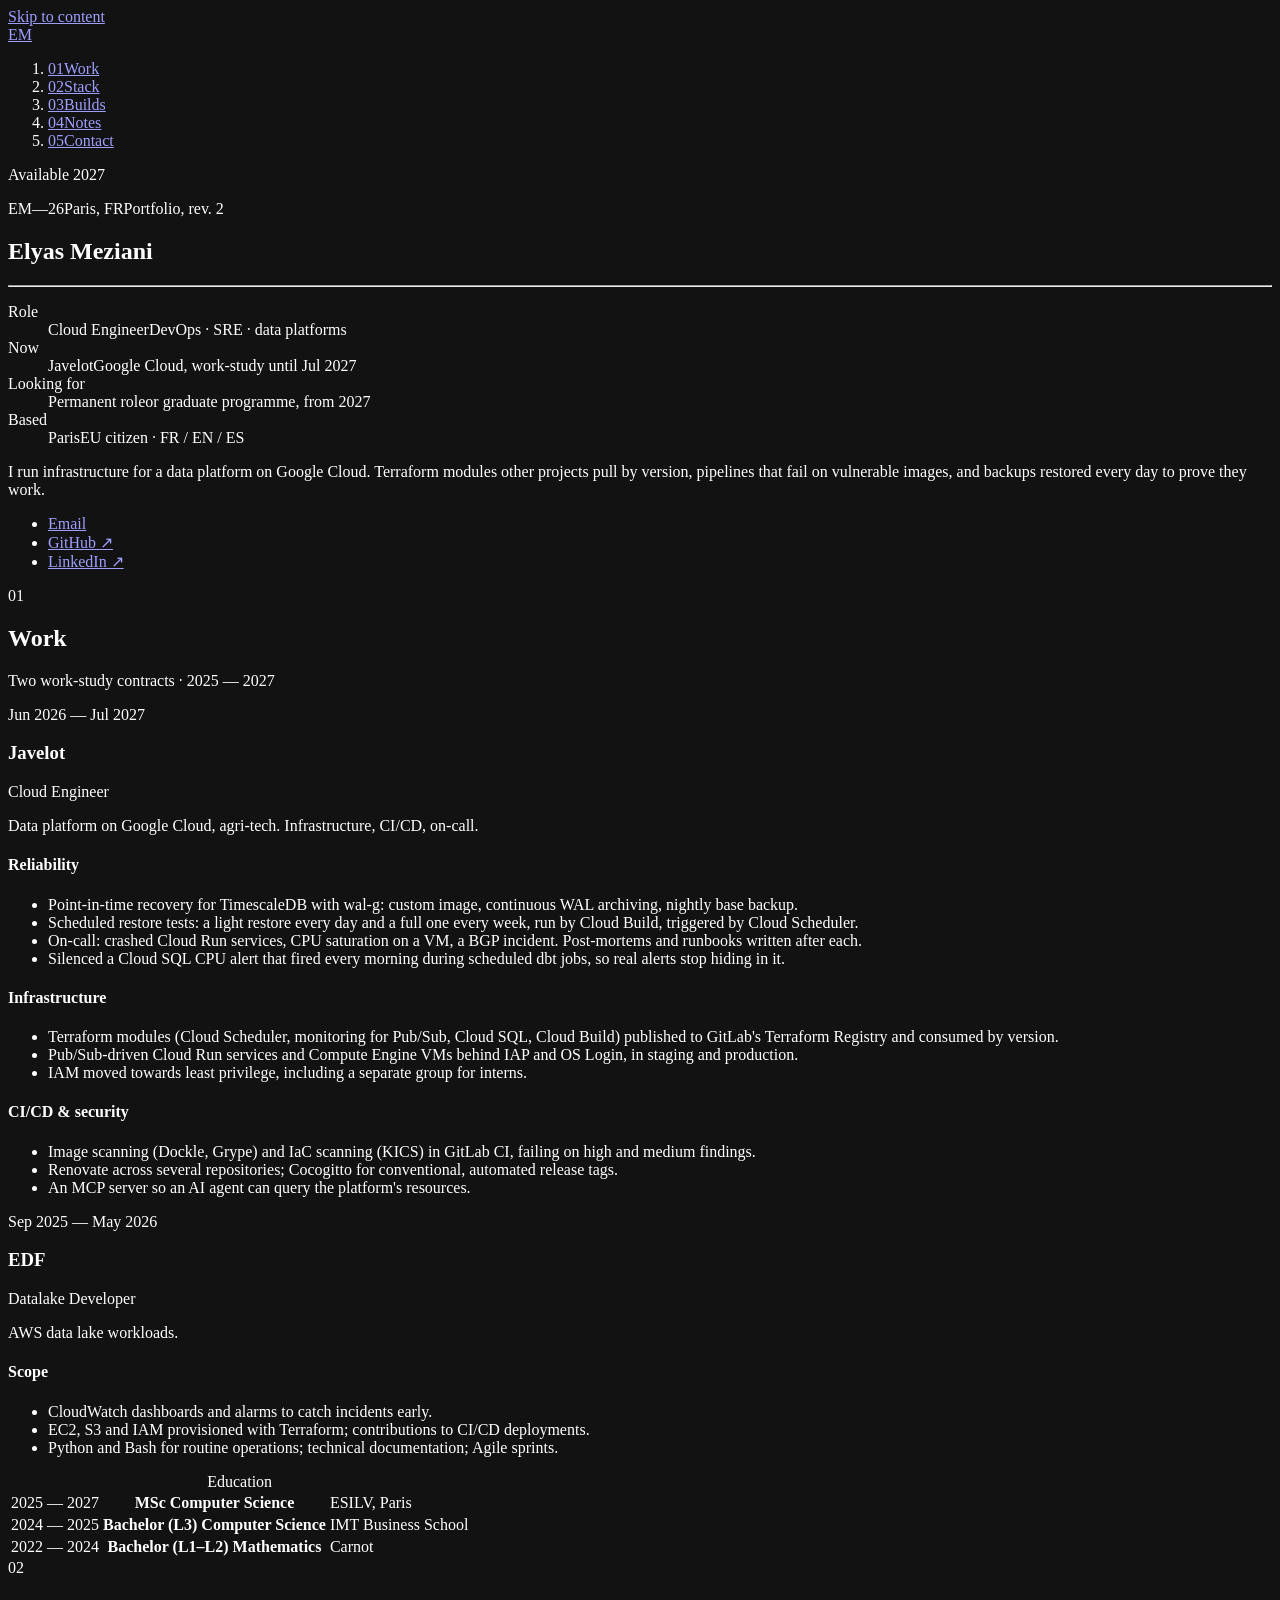
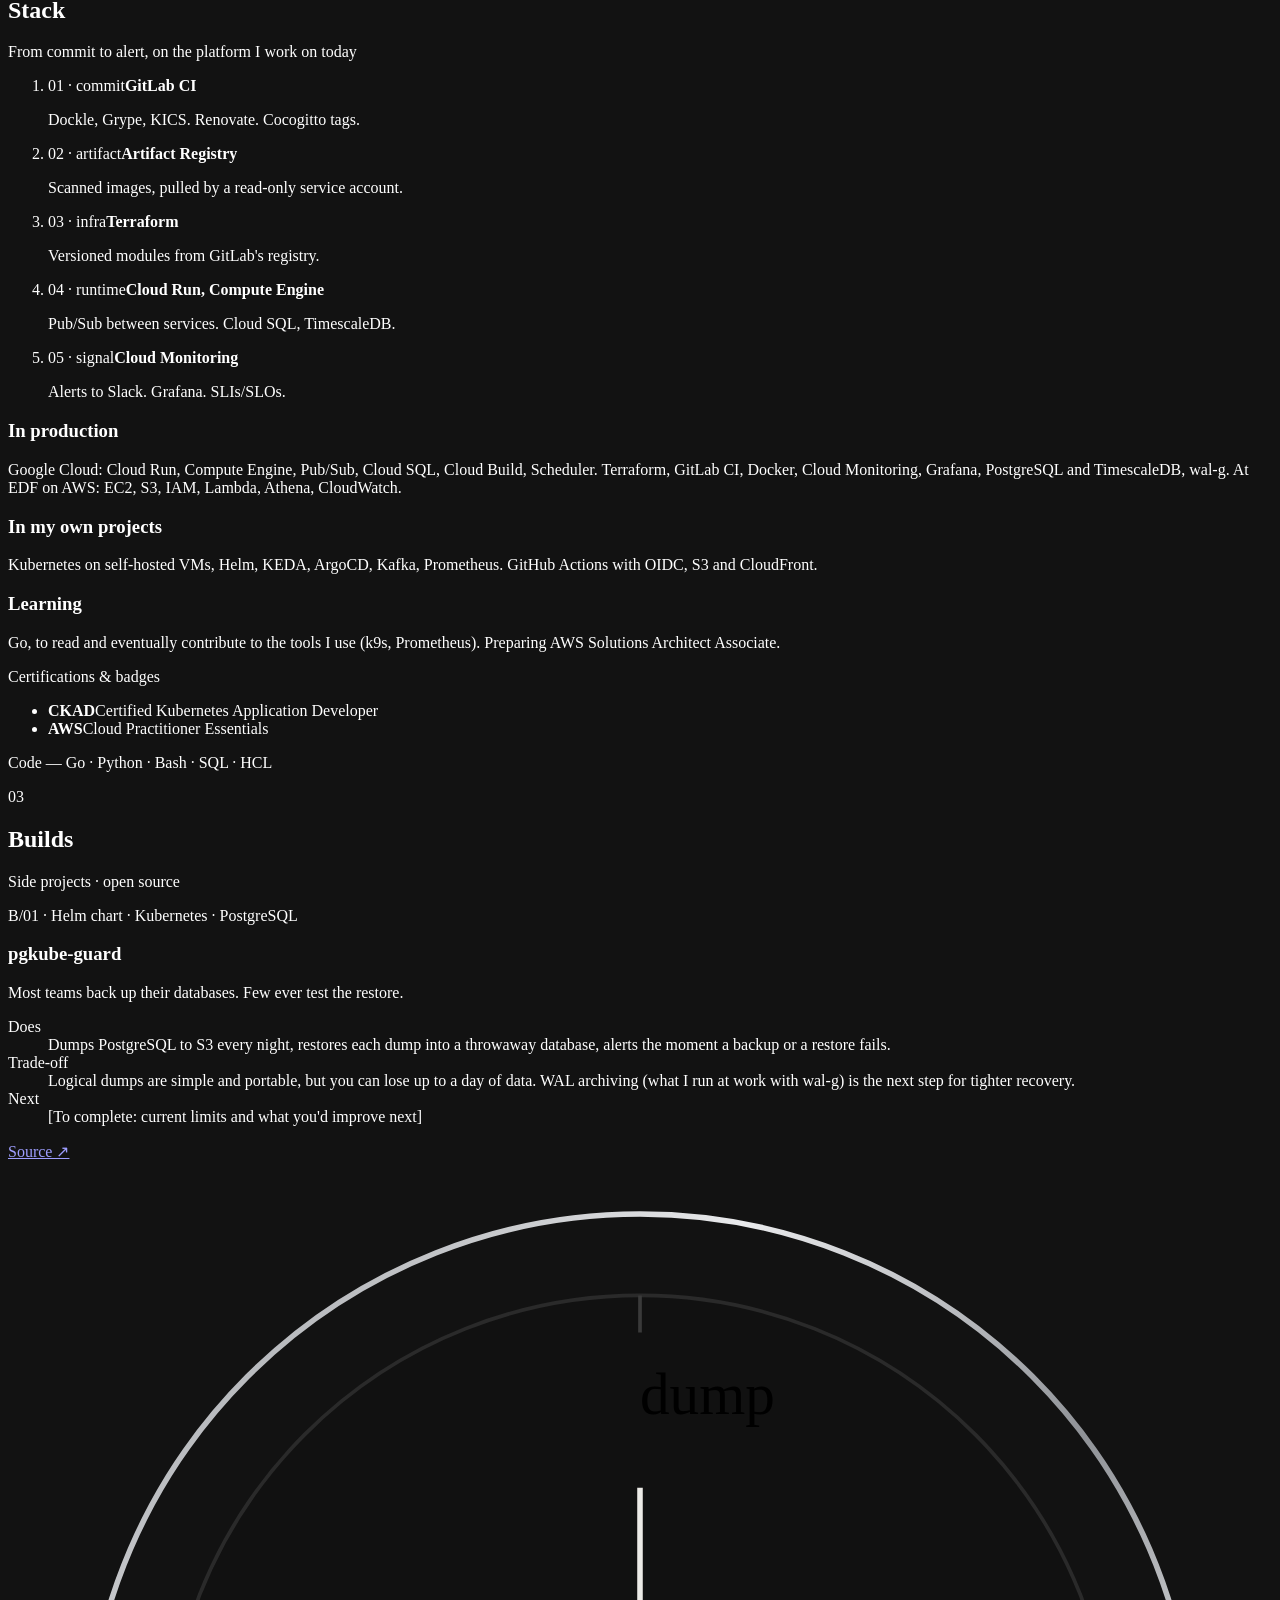
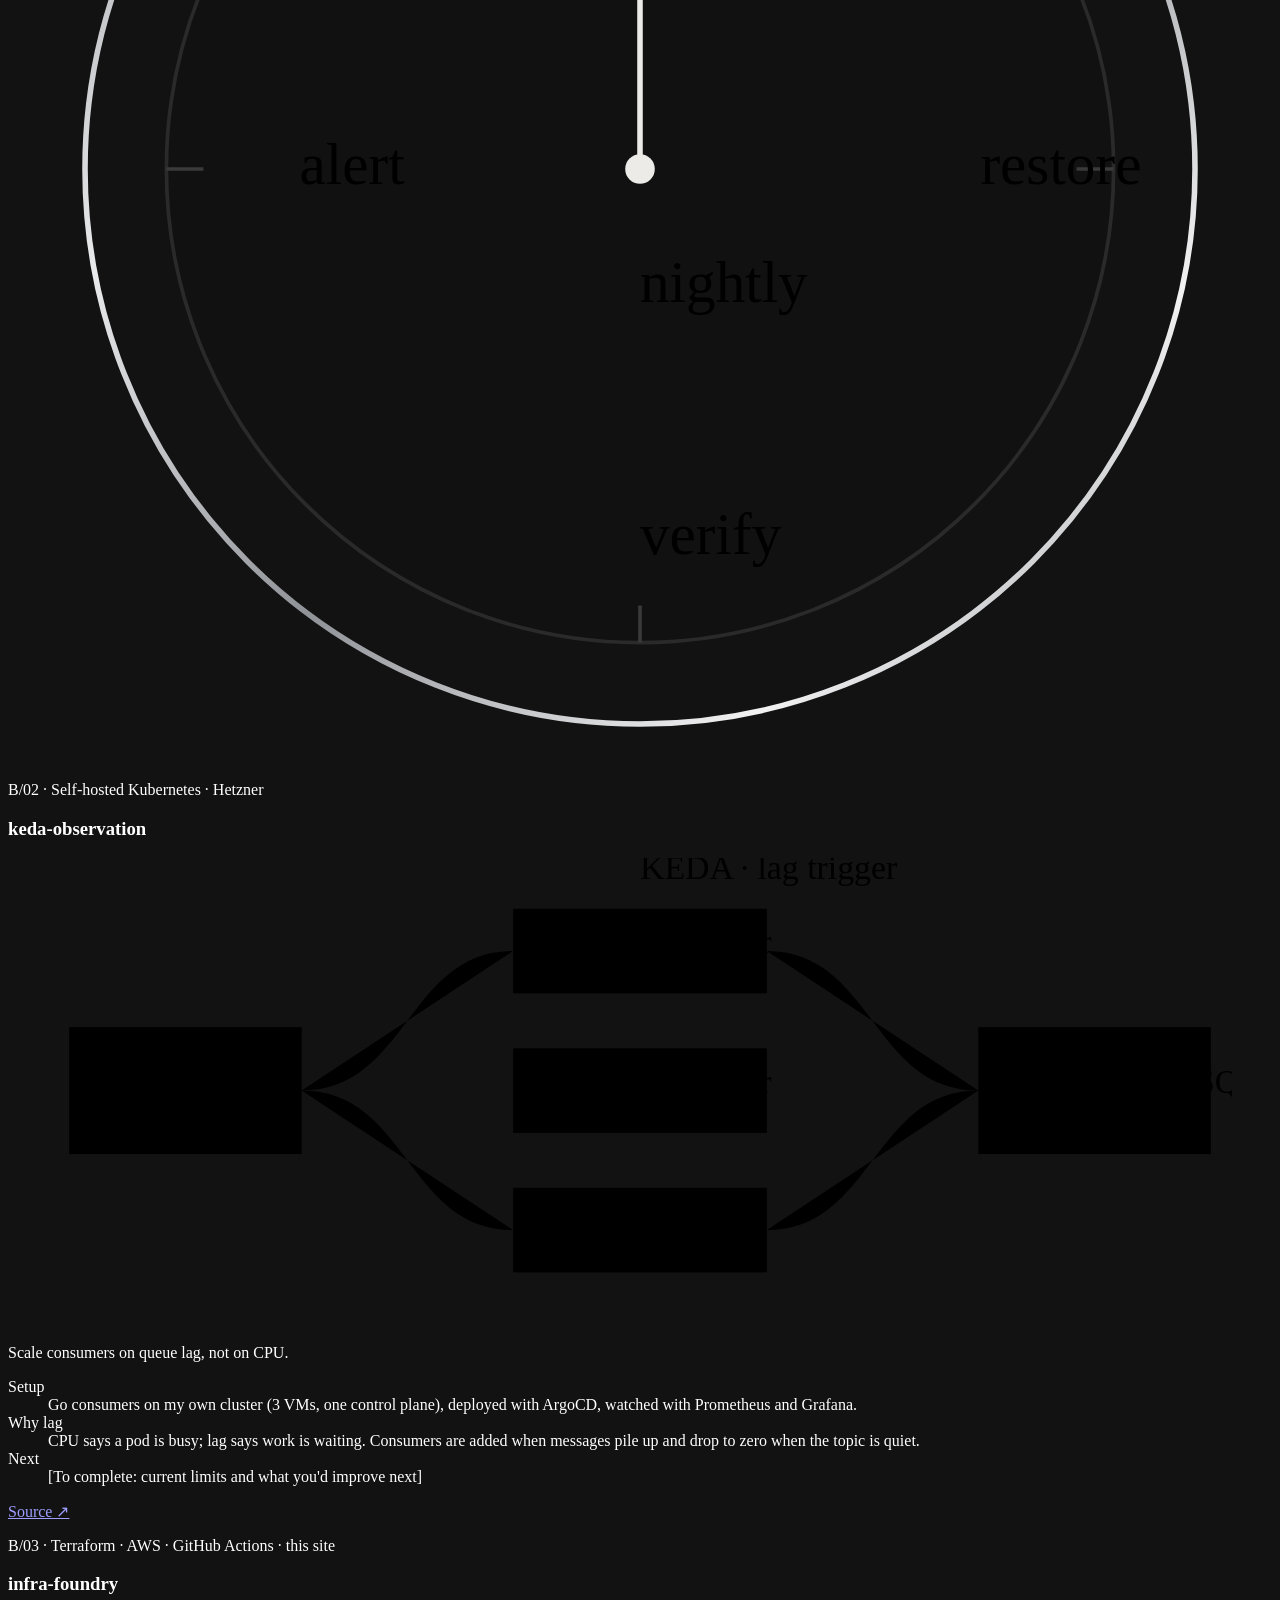
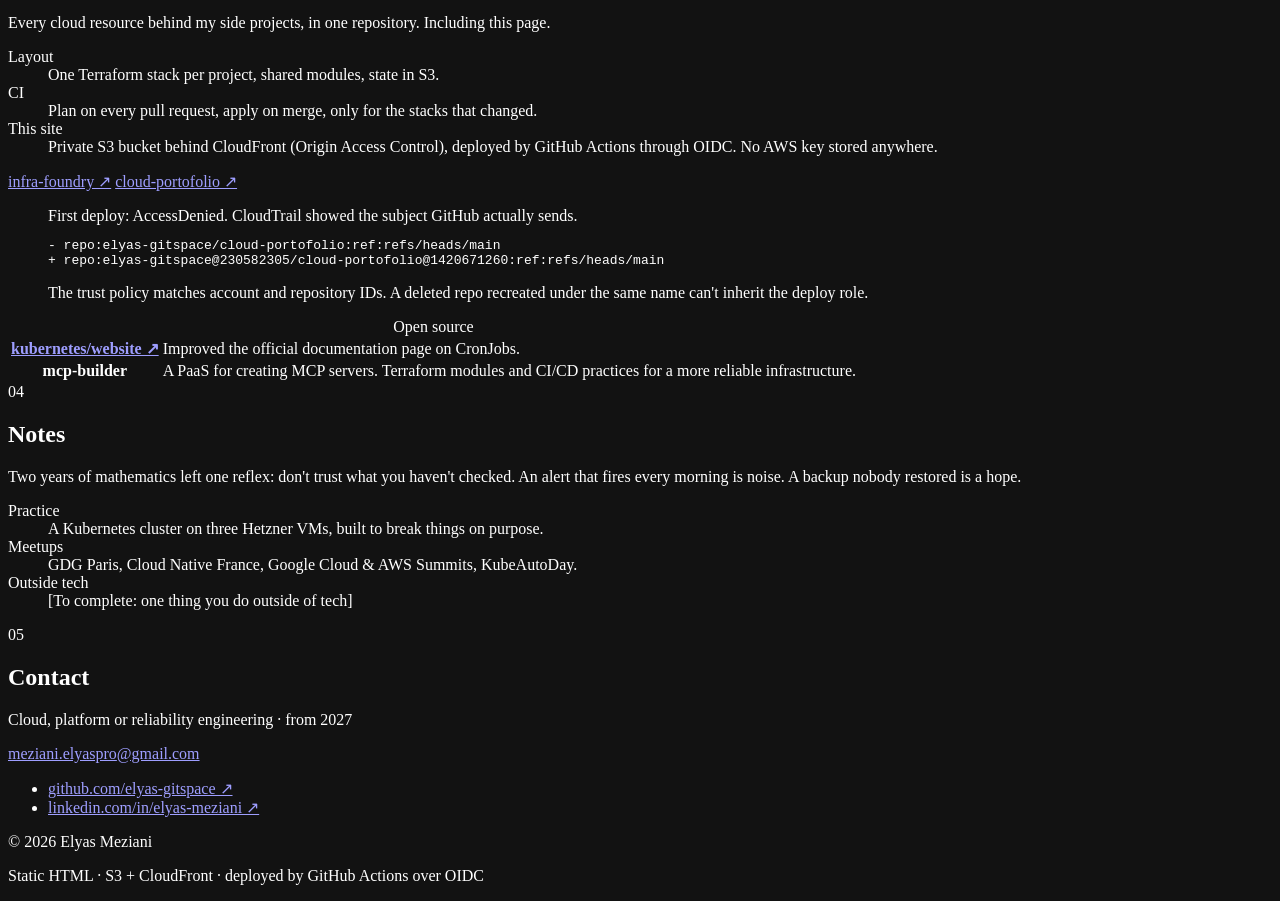
==== commit 80103f81: "feat(design): updating portofolio design" ====
--- a/site/index.html
+++ b/site/index.html
@@ -2,20 +2,20 @@
 <html lang="en">
 <head>
   <meta charset="utf-8">
-  <meta name="viewport" content="width=device-width, initial-scale=1">
-  <title>Elyas Meziani · Cloud Engineer, DevOps &amp; SRE</title>
-  <meta name="description" content="Elyas Meziani — Cloud Engineer, DevOps and Site Reliability Engineer based in Paris. Terraform, Kubernetes, GCP, AWS, CI/CD and observability. Open to a permanent role or graduate programme in 2027.">
+  <meta name="viewport" content="width=device-width, initial-scale=1, viewport-fit=cover">
+  <title>Elyas Meziani · Cloud Engineer</title>
+  <meta name="description" content="Elyas Meziani, Cloud Engineer in Paris (DevOps, SRE). Google Cloud, Terraform, GitLab CI, Kubernetes. Open to a permanent role or graduate programme in 2027.">
   <meta name="author" content="Elyas Meziani">
-  <meta name="theme-color" content="#F8FAFC">
-
-  <meta property="og:type" content="website">
-  <meta property="og:title" content="Elyas Meziani · Cloud Engineer, DevOps &amp; SRE">
-  <meta property="og:description" content="Reliable cloud platforms, reusable infrastructure as code and backups that are actually tested.">
+  <meta name="color-scheme" content="dark">
+  <meta name="theme-color" content="#0A0A0A">
+  <meta property="og:type" content="profile">
+  <meta property="og:title" content="Elyas Meziani · Cloud Engineer">
+  <meta property="og:description" content="Infrastructure for a data platform on Google Cloud. Terraform, CI/CD, backups restored every day.">
   <meta name="twitter:card" content="summary">
 
   <link rel="icon" href="/favicon.svg" type="image/svg+xml">
-  <link rel="preload" href="/assets/fonts/fraunces.woff2" as="font" type="font/woff2" crossorigin>
-  <link rel="preload" href="/assets/fonts/instrument-sans.woff2" as="font" type="font/woff2" crossorigin>
+  <link rel="preload" href="/assets/fonts/archivo.woff2" as="font" type="font/woff2" crossorigin>
+  <link rel="preload" href="/assets/fonts/plex-mono-400.woff2" as="font" type="font/woff2" crossorigin>
   <link rel="stylesheet" href="/assets/css/style.css">
 
   <script type="application/ld+json">
@@ -27,488 +27,339 @@
     "email": "mailto:meziani.elyaspro@gmail.com",
     "address": { "@type": "PostalAddress", "addressLocality": "Paris", "addressCountry": "FR" },
     "alumniOf": ["ESILV", "IMT Business School"],
-    "sameAs": [
-      "https://github.com/elyas-gitspace",
-      "https://www.linkedin.com/in/elyas-meziani-95009228b"
-    ],
-    "knowsAbout": ["Terraform", "Kubernetes", "Google Cloud", "AWS", "CI/CD", "Observability", "Site Reliability Engineering"]
+    "sameAs": ["https://github.com/elyas-gitspace", "https://www.linkedin.com/in/elyas-meziani-95009228b"],
+    "knowsAbout": ["Google Cloud", "Terraform", "GitLab CI", "Kubernetes", "PostgreSQL", "Site Reliability Engineering"]
   }
   </script>
 </head>
 <body>
   <a class="skip" href="#main">Skip to content</a>
 
-  <header class="site-header">
-    <div class="wrap header-inner">
-      <a class="wordmark" href="#top" aria-label="Elyas Meziani, back to top">
-        <span class="wordmark-mark" aria-hidden="true">
-          <svg viewBox="0 0 32 32" width="26" height="26"><path d="M7 21.5c-2.6.1-4.4-1.9-4.1-4.3.3-2.2 2.3-3.6 4.5-3.2.4-3.4 3.3-5.9 6.8-5.7 2.8.2 5 2 5.8 4.5 1-.6 2.3-.8 3.6-.5 2.4.6 3.9 2.9 3.4 5.3-.4 2.2-2.4 3.8-4.7 3.8" fill="none" stroke="currentColor" stroke-width="1.6" stroke-linecap="round"/><circle cx="10" cy="26" r="1.6" fill="currentColor"/><circle cx="16" cy="26" r="1.6" fill="currentColor"/><circle cx="22" cy="26" r="1.6" fill="currentColor"/><path d="M10 26h12" stroke="currentColor" stroke-width="1" stroke-dasharray="1.5 2"/></svg>
-        </span>
-        <span>Elyas Meziani</span>
-      </a>
-
-      <button class="nav-toggle" aria-expanded="false" aria-controls="site-nav">
-        <span class="sr-only">Menu</span>
-        <span class="nav-toggle-bar" aria-hidden="true"></span>
-      </button>
-
-      <nav id="site-nav" class="site-nav" aria-label="Main">
-        <ul>
-          <li><a href="#about">About</a></li>
-          <li><a href="#skills">Skills</a></li>
-          <li><a href="#projects">Projects</a></li>
-          <li><a href="#experience">Experience</a></li>
-          <li><a href="#contact">Contact</a></li>
-        </ul>
+  <header class="bar">
+    <div class="bar-inner">
+      <a class="mark" href="#top" aria-label="Elyas Meziani, back to top">EM</a>
+      <nav aria-label="Sections">
+        <ol>
+          <li><a href="#work"><span>01</span>Work</a></li>
+          <li><a href="#stack"><span>02</span>Stack</a></li>
+          <li><a href="#builds"><span>03</span>Builds</a></li>
+          <li><a href="#notes"><span>04</span>Notes</a></li>
+          <li><a href="#contact"><span>05</span>Contact</a></li>
+        </ol>
       </nav>
+      <p class="bar-status"><span class="led" aria-hidden="true"></span>Available 2027</p>
     </div>
   </header>
 
   <main id="main">
 
-    <!-- ============ HERO ============ -->
-    <section class="hero" id="top" aria-labelledby="hero-title">
-      <div class="wrap hero-grid">
-        <div class="hero-text">
-          <p class="eyebrow"><span class="dot" aria-hidden="true"></span> Paris · Open to a permanent role or graduate programme, 2027</p>
-          <h1 id="hero-title" class="display">
-            Infrastructure that<br>
-            <em>quietly</em> holds.
-          </h1>
-          <p class="lede">
-            I'm <strong>Elyas Meziani</strong>, a Cloud Engineer working across DevOps and Site Reliability.
-            I build reusable infrastructure as code, keep pipelines honest with security scanning,
-            and make sure backups are not just taken, but <em>restored</em>, every day.
+    <!-- ===================== 00 · IDENTITY ===================== -->
+    <section class="hero" id="top" aria-label="Introduction">
+      <div class="frame">
+        <p class="hero-ref mono"><span>EM—26</span><span>Paris, FR</span><span>Portfolio, rev. 2</span></p>
+
+        <h1 class="name">
+          <span class="name-a">Elyas</span>
+          <span class="name-b">Meziani</span>
+        </h1>
+        <hr class="rule-metal">
+
+        <dl class="spec">
+          <div><dt class="mono">Role</dt><dd>Cloud Engineer<span>DevOps · SRE · data platforms</span></dd></div>
+          <div><dt class="mono">Now</dt><dd>Javelot<span>Google Cloud, work-study until Jul 2027</span></dd></div>
+          <div><dt class="mono">Looking for</dt><dd>Permanent role<span>or graduate programme, from 2027</span></dd></div>
+          <div><dt class="mono">Based</dt><dd>Paris<span>EU citizen · FR / EN / ES</span></dd></div>
+        </dl>
+
+        <div class="hero-foot">
+          <p class="statement">
+            I run infrastructure for a data platform on Google Cloud. Terraform modules other projects pull by version,
+            pipelines that fail on vulnerable images, and backups restored every day to prove they work.
           </p>
-          <ul class="hero-links">
-            <li><a class="btn btn-primary" href="#projects">See the work <span aria-hidden="true">→</span></a></li>
-            <li><a class="btn btn-ghost" href="https://github.com/elyas-gitspace" rel="me noopener" target="_blank">GitHub</a></li>
-            <li><a class="btn btn-ghost" href="https://www.linkedin.com/in/elyas-meziani-95009228b" rel="me noopener" target="_blank">LinkedIn</a></li>
+          <ul class="out mono">
+            <li><a href="mailto:meziani.elyaspro@gmail.com">Email</a></li>
+            <li><a href="https://github.com/elyas-gitspace" target="_blank" rel="me noopener">GitHub ↗</a></li>
+            <li><a href="https://www.linkedin.com/in/elyas-meziani-95009228b" target="_blank" rel="me noopener">LinkedIn ↗</a></li>
           </ul>
         </div>
-
-        <figure class="hero-art" aria-hidden="true">
-          <!-- Hand-drawn style illustration: a cloud over a small distributed system, on topographic lines -->
-          <svg viewBox="0 0 420 420" class="sketch">
-            <g class="topo" fill="none" stroke="var(--line)" stroke-width="1">
-              <path d="M20 330c60-30 120-10 170-40s90-70 160-50 60 40 60 40"/>
-              <path d="M10 360c70-26 130-6 190-36s100-62 160-46 50 34 50 34"/>
-              <path d="M30 390c60-20 140 0 190-26s90-50 150-40"/>
-              <path d="M50 300c50-26 100-14 140-36s70-60 130-46"/>
-            </g>
-
-            <!-- cloud -->
-            <path class="draw ink" d="M108 168c-26 2-44-18-41-42 3-22 23-36 45-32 5-35 34-60 70-57 28 2 51 21 59 46 11-6 24-8 37-5 25 6 41 30 35 55-5 23-26 39-50 38" fill="var(--paper)" stroke="var(--ink-2)" stroke-width="2.2" stroke-linecap="round" stroke-linejoin="round"/>
-            <path class="draw soft" d="M128 150c14-4 26 2 32 12M214 98c10 6 15 16 15 28" fill="none" stroke="var(--slate)" stroke-width="1.4" stroke-linecap="round"/>
-
-            <!-- links down to nodes -->
-            <g class="links" fill="none" stroke="var(--slate)" stroke-width="1.4" stroke-linecap="round" stroke-dasharray="3 5">
-              <path d="M150 176c-6 30-30 46-52 66"/>
-              <path d="M210 178c2 26 2 46 0 70"/>
-              <path d="M270 172c10 28 30 48 56 66"/>
-            </g>
-
-            <!-- nodes (slightly irregular boxes) -->
-            <g class="nodes" fill="var(--paper)" stroke="var(--ink-2)" stroke-width="1.8" stroke-linejoin="round">
-              <path d="M66 244l64-2 2 44-66 2z"/>
-              <path d="M178 250l64 1-1 44-64-1z"/>
-              <path d="M294 240l64 2-2 44-64-2z"/>
-            </g>
-            <g fill="none" stroke="var(--slate)" stroke-width="1.2" stroke-linecap="round">
-              <path d="M76 256h40M76 266h28M76 276h34"/>
-              <path d="M188 262h40M188 272h22M188 282h36"/>
-              <path d="M304 252h40M304 262h30M304 272h24"/>
-            </g>
-
-            <!-- mesh between nodes -->
-            <path d="M132 268c16 6 30 6 46 2M242 272c18 0 34-4 52-12" fill="none" stroke="var(--ink-2)" stroke-width="1.2" stroke-linecap="round"/>
-
-            <!-- small blueprint annotations -->
-            <g class="annot" fill="var(--muted)" font-family="var(--font-sans)" font-size="10" letter-spacing=".08em">
-              <text x="300" y="54">fig. 01</text>
-              <text x="66" y="310">eu-west</text>
-              <text x="182" y="316">gitops</text>
-              <text x="298" y="304">restore ✓</text>
-            </g>
-            <g stroke="var(--muted)" stroke-width="1" fill="none">
-              <path d="M300 60h46"/><path d="M346 56v8"/>
-              <circle cx="352" cy="110" r="3"/><circle cx="364" cy="122" r="2"/><circle cx="58" cy="100" r="2.5"/>
-            </g>
-          </svg>
-          <figcaption class="sr-only">Illustration of a cloud connected to three servers</figcaption>
-        </figure>
-      </div>
-
-      <div class="wrap hero-meta">
-        <dl>
-          <div><dt>Currently</dt><dd>Cloud Engineer (work-study) at Javelot</dd></div>
-          <div><dt>Studying</dt><dd>MSc Computer Science, ESILV</dd></div>
-          <div><dt>Certified</dt><dd>CKAD · AWS Cloud Practitioner Essentials</dd></div>
+      </div>
+    </section>
+
+    <!-- ===================== 01 · WORK (dense) ===================== -->
+    <section class="sec sec-work" id="work" aria-labelledby="work-h">
+      <div class="frame">
+        <header class="sec-head">
+          <span class="sec-n mono">01</span>
+          <h2 id="work-h">Work</h2>
+          <p class="sec-note mono">Two work-study contracts · 2025 — 2027</p>
+        </header>
+
+        <article class="job">
+          <div class="job-id">
+            <p class="mono job-date"><span class="led" aria-hidden="true"></span>Jun 2026 — Jul 2027</p>
+            <h3>Javelot</h3>
+            <p class="job-role">Cloud Engineer</p>
+            <p class="job-ctx">Data platform on Google Cloud, agri-tech. Infrastructure, CI/CD, on-call.</p>
+          </div>
+
+          <div class="job-body">
+            <div class="row">
+              <h4 class="mono">Reliability</h4>
+              <ul>
+                <li>Point-in-time recovery for TimescaleDB with wal-g: custom image, continuous WAL archiving, nightly base backup.</li>
+                <li>Scheduled restore tests: a light restore every day and a full one every week, run by Cloud Build, triggered by Cloud Scheduler.</li>
+                <li>On-call: crashed Cloud Run services, CPU saturation on a VM, a BGP incident. Post-mortems and runbooks written after each.</li>
+                <li>Silenced a Cloud SQL CPU alert that fired every morning during scheduled dbt jobs, so real alerts stop hiding in it.</li>
+              </ul>
+            </div>
+            <div class="row">
+              <h4 class="mono">Infrastructure</h4>
+              <ul>
+                <li>Terraform modules (Cloud Scheduler, monitoring for Pub/Sub, Cloud SQL, Cloud Build) published to GitLab's Terraform Registry and consumed by version.</li>
+                <li>Pub/Sub-driven Cloud Run services and Compute Engine VMs behind IAP and OS Login, in staging and production.</li>
+                <li>IAM moved towards least privilege, including a separate group for interns.</li>
+              </ul>
+            </div>
+            <div class="row">
+              <h4 class="mono">CI/CD &amp; security</h4>
+              <ul>
+                <li>Image scanning (Dockle, Grype) and IaC scanning (KICS) in GitLab CI, failing on high and medium findings.</li>
+                <li>Renovate across several repositories; Cocogitto for conventional, automated release tags.</li>
+                <li>An MCP server so an AI agent can query the platform's resources.</li>
+              </ul>
+            </div>
+          </div>
+        </article>
+
+        <article class="job job-prev">
+          <div class="job-id">
+            <p class="mono job-date">Sep 2025 — May 2026</p>
+            <h3>EDF</h3>
+            <p class="job-role">Datalake Developer</p>
+            <p class="job-ctx">AWS data lake workloads.</p>
+          </div>
+          <div class="job-body">
+            <div class="row">
+              <h4 class="mono">Scope</h4>
+              <ul>
+                <li>CloudWatch dashboards and alarms to catch incidents early.</li>
+                <li>EC2, S3 and IAM provisioned with Terraform; contributions to CI/CD deployments.</li>
+                <li>Python and Bash for routine operations; technical documentation; Agile sprints.</li>
+              </ul>
+            </div>
+          </div>
+        </article>
+
+        <table class="edu">
+          <caption class="mono">Education</caption>
+          <tbody>
+            <tr><td class="mono">2025 — 2027</td><th scope="row">MSc Computer Science</th><td>ESILV, Paris</td></tr>
+            <tr><td class="mono">2024 — 2025</td><th scope="row">Bachelor (L3) Computer Science</th><td>IMT Business School</td></tr>
+            <tr><td class="mono">2022 — 2024</td><th scope="row">Bachelor (L1–L2) Mathematics</th><td>Carnot</td></tr>
+          </tbody>
+        </table>
+      </div>
+    </section>
+
+    <!-- ===================== 02 · STACK (airy) ===================== -->
+    <section class="sec sec-stack" id="stack" aria-labelledby="stack-h">
+      <div class="frame">
+        <header class="sec-head">
+          <span class="sec-n mono">02</span>
+          <h2 id="stack-h">Stack</h2>
+          <p class="sec-note mono">From commit to alert, on the platform I work on today</p>
+        </header>
+
+        <ol class="chain">
+          <li><span class="mono">01 · commit</span><strong>GitLab CI</strong><p>Dockle, Grype, KICS. Renovate. Cocogitto tags.</p></li>
+          <li><span class="mono">02 · artifact</span><strong>Artifact Registry</strong><p>Scanned images, pulled by a read-only service account.</p></li>
+          <li><span class="mono">03 · infra</span><strong>Terraform</strong><p>Versioned modules from GitLab's registry.</p></li>
+          <li><span class="mono">04 · runtime</span><strong>Cloud Run, Compute Engine</strong><p>Pub/Sub between services. Cloud SQL, TimescaleDB.</p></li>
+          <li><span class="mono">05 · signal</span><strong>Cloud Monitoring</strong><p>Alerts to Slack. Grafana. SLIs/SLOs.</p></li>
+        </ol>
+
+        <div class="proof">
+          <div>
+            <h3 class="mono">In production</h3>
+            <p>Google Cloud: Cloud Run, Compute Engine, Pub/Sub, Cloud SQL, Cloud Build, Scheduler. Terraform, GitLab CI, Docker, Cloud Monitoring, Grafana, PostgreSQL and TimescaleDB, wal-g. At EDF on AWS: EC2, S3, IAM, Lambda, Athena, CloudWatch.</p>
+          </div>
+          <div>
+            <h3 class="mono">In my own projects</h3>
+            <p>Kubernetes on self-hosted VMs, Helm, KEDA, ArgoCD, Kafka, Prometheus. GitHub Actions with OIDC, S3 and CloudFront.</p>
+          </div>
+          <div>
+            <h3 class="mono">Learning</h3>
+            <p>Go, to read and eventually contribute to the tools I use (k9s, Prometheus). Preparing AWS Solutions Architect Associate.</p>
+          </div>
+        </div>
+
+        <div class="plate">
+          <p class="mono plate-h">Certifications &amp; badges</p>
+          <ul>
+            <li><strong>CKAD</strong><span>Certified Kubernetes Application Developer</span></li>
+            <li><strong>AWS</strong><span>Cloud Practitioner Essentials</span></li>
+          </ul>
+          <p class="mono plate-code">Code — Go · Python · Bash · SQL · HCL</p>
+        </div>
+      </div>
+    </section>
+
+    <!-- ===================== 03 · BUILDS (monumental) ===================== -->
+    <section class="sec sec-builds" id="builds" aria-labelledby="builds-h">
+      <div class="frame">
+        <header class="sec-head">
+          <span class="sec-n mono">03</span>
+          <h2 id="builds-h">Builds</h2>
+          <p class="sec-note mono">Side projects · open source</p>
+        </header>
+
+        <!-- B/01 — the project is a loop, so it gets a dial -->
+        <article class="build b-dial">
+          <p class="build-n mono">B/01 · Helm chart · Kubernetes · PostgreSQL</p>
+          <h3>pgkube-guard</h3>
+          <div class="build-grid">
+            <div class="build-text">
+              <p class="build-lede">Most teams back up their databases. Few ever test the restore.</p>
+              <dl class="facts">
+                <div><dt class="mono">Does</dt><dd>Dumps PostgreSQL to S3 every night, restores each dump into a throwaway database, alerts the moment a backup or a restore fails.</dd></div>
+                <div><dt class="mono">Trade-off</dt><dd>Logical dumps are simple and portable, but you can lose up to a day of data. WAL archiving (what I run at work with wal-g) is the next step for tighter recovery.</dd></div>
+                <div><dt class="mono">Next</dt><dd class="todo">[To complete: current limits and what you'd improve next]</dd></div>
+              </dl>
+              <a class="ln" href="https://github.com/elyas-gitspace/pgkube-guard" target="_blank" rel="noopener">Source ↗</a>
+            </div>
+            <figure class="dial" aria-hidden="true">
+              <svg viewBox="0 0 320 320">
+                <defs>
+                  <linearGradient id="metal" x1="0" y1="0" x2="1" y2="1">
+                    <stop offset="0" stop-color="#8B8E93"/><stop offset=".3" stop-color="#E9EAEC"/>
+                    <stop offset=".55" stop-color="#8F9297"/><stop offset=".8" stop-color="#F2F2F3"/><stop offset="1" stop-color="#7B7E83"/>
+                  </linearGradient>
+                </defs>
+                <circle cx="160" cy="160" r="150" fill="none" stroke="url(#metal)" stroke-width="1.5"/>
+                <circle cx="160" cy="160" r="128" fill="#111" stroke="#2A2A2A"/>
+                <g class="ticks" stroke="#3A3A3A">
+                  <path d="M160 32v10M160 278v10M32 160h10M278 160h10"/>
+                </g>
+                <g class="labels">
+                  <text x="160" y="64">dump</text>
+                  <text x="252" y="164">restore</text>
+                  <text x="160" y="264">verify</text>
+                  <text x="68" y="164">alert</text>
+                </g>
+                <g class="hand"><path d="M160 160V84" stroke="#ECEBE7" stroke-width="1.5"/><circle cx="160" cy="160" r="4" fill="#ECEBE7"/></g>
+                <text class="dial-c" x="160" y="196">nightly</text>
+              </svg>
+            </figure>
+          </div>
+        </article>
+
+        <!-- B/02 — the point is the shape of the system, so it gets a diagram -->
+        <article class="build b-flow">
+          <p class="build-n mono">B/02 · Self-hosted Kubernetes · Hetzner</p>
+          <h3>keda-observation</h3>
+          <div class="build-grid build-grid-r">
+            <figure class="sys">
+              <svg viewBox="0 0 560 220" role="img" aria-labelledby="keda-t">
+                <title id="keda-t">Kafka topic feeding Go consumers scaled by KEDA on consumer lag, writing to PostgreSQL</title>
+                <g class="box"><rect x="10" y="80" width="110" height="60"/><text x="65" y="111">Kafka</text></g>
+                <g class="box pods">
+                  <rect x="220" y="24" width="120" height="40"/><text x="280" y="45">consumer</text>
+                  <rect x="220" y="90" width="120" height="40"/><text x="280" y="111">consumer</text>
+                  <rect class="ghost" x="220" y="156" width="120" height="40"/><text class="dim" x="280" y="177">0 … n</text>
+                </g>
+                <g class="box"><rect x="440" y="80" width="110" height="60"/><text x="495" y="111">PostgreSQL</text></g>
+                <g class="wires">
+                  <path d="M120 110 C170 110 170 44 220 44"/><path d="M120 110 H220"/><path class="dash" d="M120 110 C170 110 170 176 220 176"/>
+                  <path d="M340 44 C390 44 390 110 440 110"/><path d="M340 110 H440"/><path class="dash" d="M340 176 C390 176 390 110 440 110"/>
+                </g>
+                <text class="dim" x="280" y="10">KEDA · lag trigger</text>
+              </svg>
+            </figure>
+            <div class="build-text">
+              <p class="build-lede">Scale consumers on queue lag, not on CPU.</p>
+              <dl class="facts">
+                <div><dt class="mono">Setup</dt><dd>Go consumers on my own cluster (3 VMs, one control plane), deployed with ArgoCD, watched with Prometheus and Grafana.</dd></div>
+                <div><dt class="mono">Why lag</dt><dd>CPU says a pod is busy; lag says work is waiting. Consumers are added when messages pile up and drop to zero when the topic is quiet.</dd></div>
+                <div><dt class="mono">Next</dt><dd class="todo">[To complete: current limits and what you'd improve next]</dd></div>
+              </dl>
+              <a class="ln" href="https://github.com/elyas-gitspace/keda-observation" target="_blank" rel="noopener">Source ↗</a>
+            </div>
+          </div>
+        </article>
+
+        <!-- B/03 — the interesting part was one line, so it gets the diff -->
+        <article class="build b-diff">
+          <p class="build-n mono">B/03 · Terraform · AWS · GitHub Actions · this site</p>
+          <h3>infra-foundry</h3>
+          <div class="build-grid">
+            <div class="build-text">
+              <p class="build-lede">Every cloud resource behind my side projects, in one repository. Including this page.</p>
+              <dl class="facts">
+                <div><dt class="mono">Layout</dt><dd>One Terraform stack per project, shared modules, state in S3.</dd></div>
+                <div><dt class="mono">CI</dt><dd>Plan on every pull request, apply on merge, only for the stacks that changed.</dd></div>
+                <div><dt class="mono">This site</dt><dd>Private S3 bucket behind CloudFront (Origin Access Control), deployed by GitHub Actions through OIDC. No AWS key stored anywhere.</dd></div>
+              </dl>
+              <p class="ln-row">
+                <a class="ln" href="https://github.com/elyas-gitspace/infra-foundry" target="_blank" rel="noopener">infra-foundry ↗</a>
+                <a class="ln" href="https://github.com/elyas-gitspace/cloud-portofolio" target="_blank" rel="noopener">cloud-portofolio ↗</a>
+              </p>
+            </div>
+            <figure class="diff">
+              <figcaption class="mono">First deploy: AccessDenied. CloudTrail showed the subject GitHub actually sends.</figcaption>
+<pre><code><span class="del">- repo:elyas-gitspace/cloud-portofolio:ref:refs/heads/main</span>
+<span class="add">+ repo:elyas-gitspace@230582305/cloud-portofolio@1420671260:ref:refs/heads/main</span></code></pre>
+              <p class="diff-note">The trust policy matches account and repository IDs. A deleted repo recreated under the same name can't inherit the deploy role.</p>
+            </figure>
+          </div>
+        </article>
+
+        <table class="oss">
+          <caption class="mono">Open source</caption>
+          <tbody>
+            <tr><th scope="row"><a class="ln" href="https://github.com/kubernetes/website" target="_blank" rel="noopener">kubernetes/website ↗</a></th><td>Improved the official documentation page on CronJobs.</td></tr>
+            <tr><th scope="row">mcp-builder</th><td>A PaaS for creating MCP servers. Terraform modules and CI/CD practices for a more reliable infrastructure.</td></tr>
+          </tbody>
+        </table>
+      </div>
+    </section>
+
+    <!-- ===================== 04 · NOTES (one idea) ===================== -->
+    <section class="sec sec-notes" id="notes" aria-labelledby="notes-h">
+      <div class="frame">
+        <header class="sec-head">
+          <span class="sec-n mono">04</span>
+          <h2 id="notes-h">Notes</h2>
+        </header>
+        <p class="quote">Two years of mathematics left one reflex: don't trust what you haven't checked. An alert that fires every morning is noise. A backup nobody restored is a hope.</p>
+        <dl class="facts notes-facts">
+          <div><dt class="mono">Practice</dt><dd>A Kubernetes cluster on three Hetzner VMs, built to break things on purpose.</dd></div>
+          <div><dt class="mono">Meetups</dt><dd>GDG Paris, Cloud Native France, Google Cloud &amp; AWS Summits, KubeAutoDay.</dd></div>
+          <div><dt class="mono">Outside tech</dt><dd class="todo">[To complete: one thing you do outside of tech]</dd></div>
         </dl>
       </div>
     </section>
 
-    <!-- ============ ABOUT ============ -->
-    <section class="section about" id="about" aria-labelledby="about-title">
-      <div class="wrap">
-        <header class="section-head">
-          <span class="section-num">01</span>
-          <h2 id="about-title">About</h2>
-        </header>
-
-        <div class="about-grid">
-          <div class="about-body prose">
-            <p class="dropcap">
-              I came to infrastructure through mathematics. Two years of proofs taught me to distrust
-              anything I couldn't check, and that habit followed me into the cloud: an alert
-              that fires every morning is noise, a backup nobody has restored is a hope, and
-              a module copied between repositories is a future incident.
-            </p>
-            <p>
-              Today I work on a data platform on Google Cloud, after a year on AWS workloads at EDF.
-              I like the unglamorous parts of the job: writing the Terraform module that ten projects
-              will reuse, tuning an alert until it means something, writing the post-mortem
-              so the same thing never wakes anyone up twice.
-            </p>
-            <blockquote class="pull">
-              <p>“If it isn't tested, it isn't a backup. If it isn't in code, it isn't infrastructure.”</p>
-            </blockquote>
-          </div>
-
-          <aside class="about-side">
-            <h3 class="label">Education</h3>
-            <ol class="timeline-mini">
-              <li>
-                <span class="tm-date">2025 — 2027</span>
-                <span class="tm-title">MSc Computer Science</span>
-                <span class="tm-place">ESILV, Paris</span>
-              </li>
-              <li>
-                <span class="tm-date">2024 — 2025</span>
-                <span class="tm-title">Bachelor (L3) Computer Science</span>
-                <span class="tm-place">IMT Business School</span>
-              </li>
-              <li>
-                <span class="tm-date">2022 — 2024</span>
-                <span class="tm-title">Bachelor (L1 &amp; L2) Mathematics</span>
-                <span class="tm-place">Carnot</span>
-              </li>
-            </ol>
-
-            <h3 class="label">Approach</h3>
-            <ul class="principles">
-              <li><span>i.</span> Everything as code, reviewed and versioned.</li>
-              <li><span>ii.</span> Least privilege by default, even among trusted teammates.</li>
-              <li><span>iii.</span> Alerts must be actionable, or removed.</li>
-              <li><span>iv.</span> Prove resilience by breaking things on purpose.</li>
-            </ul>
-          </aside>
-        </div>
-      </div>
-    </section>
-
-    <!-- ============ SKILLS ============ -->
-    <section class="section skills tinted" id="skills" aria-labelledby="skills-title">
-      <div class="wrap">
-        <header class="section-head">
-          <span class="section-num">02</span>
-          <h2 id="skills-title">Skills</h2>
-          <p class="section-intro">The tools I use daily, grouped by the problem they solve.</p>
-        </header>
-
-        <div class="skills-grid">
-          <article class="skill">
-            <svg class="skill-icon" viewBox="0 0 48 48" aria-hidden="true"><path d="M13 32c-5 0-8-4-7-8 1-3 4-5 7-4 1-6 6-10 12-9 4 1 7 4 8 8 2-1 4-1 6 0 3 1 5 5 4 8-1 3-4 5-7 5" fill="none" stroke="currentColor" stroke-width="1.6" stroke-linecap="round"/></svg>
-            <h3>Cloud platforms</h3>
-            <p>GCP — Compute Engine, Cloud Run, Pub/Sub, Cloud SQL, Cloud Build, Scheduler.<br>AWS — EC2, S3, VPC, Lambda, API Gateway, CloudFront, Athena, RDS.</p>
-          </article>
-          <article class="skill">
-            <svg class="skill-icon" viewBox="0 0 48 48" aria-hidden="true"><path d="M10 12l14-4 14 4v12c0 9-6 14-14 17C16 38 10 33 10 24z" fill="none" stroke="currentColor" stroke-width="1.6" stroke-linejoin="round"/><path d="M17 23l5 5 9-10" fill="none" stroke="currentColor" stroke-width="1.6" stroke-linecap="round"/></svg>
-            <h3>Infrastructure as Code</h3>
-            <p>Terraform, reusable modules published on a private registry, GitOps with ArgoCD, Helm.</p>
-          </article>
-          <article class="skill">
-            <svg class="skill-icon" viewBox="0 0 48 48" aria-hidden="true"><path d="M8 24h8l4-9 6 18 4-9h10" fill="none" stroke="currentColor" stroke-width="1.6" stroke-linecap="round" stroke-linejoin="round"/></svg>
-            <h3>CI/CD &amp; DevSecOps</h3>
-            <p>GitLab CI, image scanning (Dockle, Grype), IaC scanning (KICS), Renovate, Cocogitto release automation.</p>
-          </article>
-          <article class="skill">
-            <svg class="skill-icon" viewBox="0 0 48 48" aria-hidden="true"><rect x="9" y="12" width="13" height="10" rx="1" fill="none" stroke="currentColor" stroke-width="1.6"/><rect x="26" y="12" width="13" height="10" rx="1" fill="none" stroke="currentColor" stroke-width="1.6"/><rect x="17.5" y="27" width="13" height="10" rx="1" fill="none" stroke="currentColor" stroke-width="1.6"/></svg>
-            <h3>Containers &amp; orchestration</h3>
-            <p>Docker, Kubernetes (CKAD), Helm, KEDA event-driven autoscaling, self-hosted clusters.</p>
-          </article>
-          <article class="skill">
-            <svg class="skill-icon" viewBox="0 0 48 48" aria-hidden="true"><circle cx="24" cy="24" r="14" fill="none" stroke="currentColor" stroke-width="1.6"/><path d="M24 24l7-6" stroke="currentColor" stroke-width="1.6" stroke-linecap="round"/><circle cx="24" cy="24" r="1.8" fill="currentColor"/></svg>
-            <h3>Observability &amp; SRE</h3>
-            <p>Prometheus, Grafana, Cloud Monitoring, CloudWatch, OpenTelemetry, Sentry. SLIs/SLOs, alert tuning, incident response, post-mortems, runbooks.</p>
-          </article>
-          <article class="skill">
-            <svg class="skill-icon" viewBox="0 0 48 48" aria-hidden="true"><ellipse cx="24" cy="13" rx="12" ry="4" fill="none" stroke="currentColor" stroke-width="1.6"/><path d="M12 13v22c0 2 5 4 12 4s12-2 12-4V13M12 24c0 2 5 4 12 4s12-2 12-4" fill="none" stroke="currentColor" stroke-width="1.6"/></svg>
-            <h3>Data platforms</h3>
-            <p>PostgreSQL &amp; TimescaleDB (PITR with wal-g), message brokers (Pub/Sub, RabbitMQ, Kafka), SQL, dbt pipelines.</p>
-          </article>
-        </div>
-
-        <div class="langs">
-          <h3 class="label">Languages I write</h3>
-          <ul class="tags">
-            <li>Go</li><li>Python</li><li>Bash</li><li>SQL</li><li>HCL</li><li>YAML</li>
-          </ul>
-          <h3 class="label">Languages I speak</h3>
-          <ul class="tags">
-            <li>French</li><li>English</li><li>Spanish</li>
-          </ul>
-        </div>
-      </div>
-    </section>
-
-    <!-- ============ PROJECTS ============ -->
-    <section class="section projects" id="projects" aria-labelledby="projects-title">
-      <div class="wrap">
-        <header class="section-head">
-          <span class="section-num">03</span>
-          <h2 id="projects-title">Selected projects</h2>
-          <p class="section-intro">Side projects and open-source work, written up the way I'd explain them in an interview.</p>
-        </header>
-
-        <!-- Project 1 -->
-        <article class="project">
-          <div class="project-index" aria-hidden="true">i.</div>
-          <div class="project-main">
-            <p class="kicker">Open-source Helm chart</p>
-            <h3 class="project-title">pgkube-guard</h3>
-            <p class="project-summary">
-              Most teams back up their databases but never test the restore.
-              pgkube-guard backs up PostgreSQL to S3 every night, restores each dump into a throwaway database to prove it works,
-              and alerts the team the moment a backup or a restore fails.
-            </p>
-            <dl class="project-facts">
-              <div><dt>Context</dt><dd>Untested backups are the classic silent failure, discovered on the worst day.</dd></div>
-              <div><dt>Architecture</dt><dd>Kubernetes CronJobs → pg_dump to S3 → restore job into an ephemeral database → validation queries → alerting.</dd></div>
-            </dl>
-            <ul class="tags small"><li>Kubernetes</li><li>Helm</li><li>PostgreSQL</li><li>S3</li><li>Shell</li></ul>
-            <a class="link-arrow" href="https://github.com/elyas-gitspace/pgkube-guard" target="_blank" rel="noopener">View source <span aria-hidden="true">↗</span></a>
-          </div>
-          <figure class="project-diagram" aria-hidden="true">
-            <svg viewBox="0 0 320 200">
-              <g fill="none" stroke="var(--ink-2)" stroke-width="1.6" stroke-linejoin="round">
-                <path d="M20 40l70-1 1 40-70 1z"/>
-                <path d="M126 82l70 1-1 40-70-1z"/>
-                <path d="M230 40l70 1-1 40-70-1z"/>
-                <path d="M230 128l70-1 1 40-70 1z"/>
-              </g>
-              <g fill="var(--ink-2)" font-family="var(--font-sans)" font-size="11">
-                <text x="34" y="64">postgres</text><text x="146" y="106">S3</text>
-                <text x="246" y="64">restore</text><text x="250" y="152">alert</text>
-              </g>
-              <g fill="none" stroke="var(--slate)" stroke-width="1.3" stroke-linecap="round">
-                <path d="M92 66c14 6 22 14 32 24"/><path d="M196 94c12-10 20-22 34-30"/>
-                <path d="M266 82c2 14 0 30-2 44" stroke-dasharray="3 4"/>
-              </g>
-              <text x="20" y="186" fill="var(--muted)" font-family="var(--font-sans)" font-size="10" letter-spacing=".08em">fig. 02 — nightly loop</text>
-            </svg>
-          </figure>
-        </article>
-
-        <!-- Project 2 -->
-        <article class="project reverse">
-          <div class="project-index" aria-hidden="true">ii.</div>
-          <div class="project-main">
-            <p class="kicker">Self-hosted Kubernetes</p>
-            <h3 class="project-title">keda-observation</h3>
-            <p class="project-summary">
-              Event-driven autoscaling of a Kafka → PostgreSQL pipeline on my own Kubernetes cluster running on Hetzner VMs,
-              deployed with GitOps and monitored end to end.
-            </p>
-            <dl class="project-facts">
-              <div><dt>Context</dt><dd>Consumers sized for the peak waste resources the rest of the time. Scaling on queue lag instead of CPU fixes that.</dd></div>
-              <div><dt>Architecture</dt><dd>Kafka topic → Go consumers scaled by KEDA on consumer lag → PostgreSQL. ArgoCD syncs manifests; Prometheus &amp; Grafana watch it all.</dd></div>
-            </dl>
-            <ul class="tags small"><li>KEDA</li><li>Kafka</li><li>Go</li><li>ArgoCD</li><li>Prometheus</li><li>Grafana</li></ul>
-            <a class="link-arrow" href="https://github.com/elyas-gitspace/keda-observation" target="_blank" rel="noopener">View source <span aria-hidden="true">↗</span></a>
-          </div>
-          <figure class="project-diagram" aria-hidden="true">
-            <svg viewBox="0 0 320 200">
-              <g fill="none" stroke="var(--ink-2)" stroke-width="1.6" stroke-linejoin="round">
-                <path d="M16 78l64 1-1 40-64-1z"/>
-                <path d="M240 78l64-1 1 40-64 1z"/>
-              </g>
-              <g fill="none" stroke="var(--slate)" stroke-width="1.4">
-                <circle cx="132" cy="62" r="14"/><circle cx="170" cy="98" r="14"/><circle cx="132" cy="136" r="14" stroke-dasharray="3 4"/>
-              </g>
-              <g fill="none" stroke="var(--slate)" stroke-width="1.2" stroke-linecap="round">
-                <path d="M82 92c14-8 22-20 36-26M82 100c28 0 50-2 74-2M82 108c14 8 22 18 36 24" />
-                <path d="M184 98c18 0 34 0 54 0"/>
-              </g>
-              <g fill="var(--ink-2)" font-family="var(--font-sans)" font-size="11">
-                <text x="32" y="102">kafka</text><text x="252" y="102">postgres</text>
-              </g>
-              <text x="108" y="176" fill="var(--muted)" font-family="var(--font-sans)" font-size="10">pods: 0 → n on lag</text>
-              <text x="16" y="194" fill="var(--muted)" font-family="var(--font-sans)" font-size="10" letter-spacing=".08em">fig. 03 — scale on demand</text>
-            </svg>
-          </figure>
-        </article>
-
-        <!-- Project 3 -->
-        <article class="project">
-          <div class="project-index" aria-hidden="true">iii.</div>
-          <div class="project-main">
-            <p class="kicker">Infrastructure as Code · this website</p>
-            <h3 class="project-title">infra-foundry &amp; cloud-portofolio</h3>
-            <p class="project-summary">
-              A single Terraform repository that provisions the cloud resources behind all my side projects,
-              including this site: a private S3 bucket served by CloudFront through Origin Access Control.
-            </p>
-            <dl class="project-facts">
-              <div><dt>Context</dt><dd>One place to review, plan and apply every resource I own, instead of click-ops scattered across consoles.</dd></div>
-              <div><dt>Architecture</dt><dd>Terraform → private S3 (static files) ← CloudFront (OAC, HTTPS). Static site, no backend, zero idle compute.</dd></div>
-            </dl>
-            <ul class="tags small"><li>Terraform</li><li>AWS S3</li><li>CloudFront</li><li>OAC</li></ul>
-            <p class="link-row">
-              <a class="link-arrow" href="https://github.com/elyas-gitspace/infra-foundry" target="_blank" rel="noopener">infra-foundry <span aria-hidden="true">↗</span></a>
-              <a class="link-arrow" href="https://github.com/elyas-gitspace/cloud-portofolio" target="_blank" rel="noopener">cloud-portofolio <span aria-hidden="true">↗</span></a>
-            </p>
-          </div>
-          <figure class="project-diagram" aria-hidden="true">
-            <svg viewBox="0 0 320 200">
-              <g fill="none" stroke="var(--ink-2)" stroke-width="1.6" stroke-linejoin="round">
-                <circle cx="44" cy="98" r="22"/>
-                <path d="M124 76l72 1-1 44-72-1z"/>
-                <path d="M234 76l66-1 1 44-66 1z"/>
-              </g>
-              <g fill="none" stroke="var(--slate)" stroke-width="1.3" stroke-linecap="round">
-                <path d="M68 98c18-2 34-2 54 0"/><path d="M198 98c12 0 22 0 34 0"/>
-                <path d="M30 40c30 12 60 14 100 4s90-10 140 6" stroke-dasharray="2 5"/>
-              </g>
-              <g fill="var(--ink-2)" font-family="var(--font-sans)" font-size="11">
-                <text x="32" y="102">you</text><text x="134" y="102">CloudFront</text><text x="258" y="102">S3</text>
-              </g>
-              <text x="122" y="140" fill="var(--muted)" font-family="var(--font-sans)" font-size="10">HTTPS · edge cache</text>
-              <text x="236" y="140" fill="var(--muted)" font-family="var(--font-sans)" font-size="10">private · OAC</text>
-              <text x="16" y="194" fill="var(--muted)" font-family="var(--font-sans)" font-size="10" letter-spacing=".08em">fig. 04 — how you're reading this</text>
-            </svg>
-          </figure>
-        </article>
-
-        <!-- Open source -->
-        <div class="oss">
-          <h3 class="label">Open-source contributions</h3>
-          <ul class="oss-list">
-            <li>
-              <a href="https://github.com/kubernetes/website" target="_blank" rel="noopener"><strong>kubernetes/website</strong> <span aria-hidden="true">↗</span></a>
-              <span>Improved the official documentation page on CronJobs.</span>
-            </li>
-            <li>
-              <strong>mcp-builder</strong>
-              <span>Making the infrastructure of a PaaS for MCP servers more reliable: Terraform modules and CI/CD best practices.</span>
-            </li>
-          </ul>
-        </div>
-      </div>
-    </section>
-
-    <!-- ============ EXPERIENCE ============ -->
-    <section class="section experience tinted" id="experience" aria-labelledby="experience-title">
-      <div class="wrap">
-        <header class="section-head">
-          <span class="section-num">04</span>
-          <h2 id="experience-title">Experience</h2>
-        </header>
-
-        <ol class="xp-list">
-          <li class="xp">
-            <div class="xp-meta">
-              <span class="xp-date">Jun 2026 — Jul 2027</span>
-              <span class="xp-type">Work-study</span>
-            </div>
-            <div class="xp-body">
-              <h3>Cloud Engineer <span class="at">at</span> Javelot</h3>
-              <p class="xp-context">Data platform on Google Cloud for an agri-tech company.</p>
-
-              <div class="xp-cols">
-                <div>
-                  <h4>Reliability &amp; SRE</h4>
-                  <ul>
-                    <li>Designed point-in-time recovery for TimescaleDB with wal-g: custom image, continuous WAL archiving, nightly base backups.</li>
-                    <li>Automated restore tests as chaos engineering: a daily light and a weekly full PITR restore, run by Cloud Build and triggered by Cloud Scheduler.</li>
-                    <li>On-call participation: crashed Cloud Run services, CPU saturation, a BGP incident. Wrote the post-mortems and runbooks.</li>
-                    <li>Removed a daily false-positive CPU alert on Cloud SQL caused by scheduled dbt jobs, by tuning the alert policy.</li>
-                  </ul>
-                </div>
-                <div>
-                  <h4>Infrastructure as Code</h4>
-                  <ul>
-                    <li>Built reusable Terraform modules (Cloud Scheduler, monitoring for Pub/Sub, Cloud SQL, Cloud Build) and published them to GitLab's Terraform Registry, so other projects consume versions instead of cloning a monorepo.</li>
-                    <li>Deployed Pub/Sub-driven Cloud Run services and Compute Engine VMs (IAP, OS Login) in staging and production.</li>
-                    <li>Tightened IAM towards least privilege, including a dedicated group for interns.</li>
-                  </ul>
-                </div>
-                <div>
-                  <h4>CI/CD &amp; DevSecOps</h4>
-                  <ul>
-                    <li>Added container image scanning (Dockle, Grype) and IaC scanning (KICS) to GitLab CI, failing on high and medium findings.</li>
-                    <li>Rolled out Renovate across several repositories and Cocogitto for automated, conventional release tagging.</li>
-                    <li>Built and hosted an MCP server so an AI agent can query our platform resources.</li>
-                  </ul>
-                </div>
-              </div>
-              <ul class="tags small"><li>GCP</li><li>Terraform</li><li>GitLab CI</li><li>Docker</li><li>Go</li><li>Pub/Sub</li><li>Grafana</li><li>SLIs/SLOs</li></ul>
-            </div>
-          </li>
-
-          <li class="xp">
-            <div class="xp-meta">
-              <span class="xp-date">Sep 2025 — May 2026</span>
-              <span class="xp-type">Work-study</span>
-            </div>
-            <div class="xp-body">
-              <h3>Datalake Developer (Cloud) <span class="at">at</span> EDF</h3>
-              <p class="xp-context">AWS data lake workloads for a major energy company.</p>
-              <ul>
-                <li>Monitored AWS workloads with CloudWatch dashboards and alarms to resolve incidents quickly.</li>
-                <li>Provisioned EC2, S3 and IAM resources with Terraform and contributed to CI/CD deployments.</li>
-                <li>Automated routine operations with Python and Bash scripts.</li>
-                <li>Wrote technical documentation and worked in Agile sprints.</li>
-              </ul>
-              <ul class="tags small"><li>AWS</li><li>Lambda</li><li>Athena</li><li>S3</li><li>Python</li><li>Terraform</li></ul>
-            </div>
-          </li>
-        </ol>
-
-        <div class="community">
-          <h3 class="label">Community</h3>
-          <p>Regular at GDG Paris, Cloud Native France, the GCP &amp; AWS Summits and KubeAutoDay.</p>
-        </div>
-      </div>
-    </section>
-
-    <!-- ============ CONTACT ============ -->
-    <section class="section contact" id="contact" aria-labelledby="contact-title">
-      <div class="wrap contact-grid">
-        <div>
-          <header class="section-head">
-            <span class="section-num">05</span>
-            <h2 id="contact-title">Let's talk.</h2>
-          </header>
-          <p class="lede">
-            I'm looking for a <strong>permanent position</strong> or a <strong>graduate programme</strong> starting in 2027,
-            in cloud, platform or reliability engineering. EU citizen, based in Paris.
-          </p>
-          <a class="email" href="mailto:meziani.elyaspro@gmail.com">meziani.elyaspro@gmail.com</a>
-        </div>
-        <ul class="contact-links">
-          <li><a href="https://github.com/elyas-gitspace" target="_blank" rel="me noopener"><span>GitHub</span><span class="muted">elyas-gitspace</span><span aria-hidden="true">↗</span></a></li>
-          <li><a href="https://www.linkedin.com/in/elyas-meziani-95009228b" target="_blank" rel="me noopener"><span>LinkedIn</span><span class="muted">elyas-meziani</span><span aria-hidden="true">↗</span></a></li>
-          <li><a href="mailto:meziani.elyaspro@gmail.com"><span>Email</span><span class="muted">meziani.elyaspro</span><span aria-hidden="true">→</span></a></li>
+    <!-- ===================== 05 · CONTACT ===================== -->
+    <section class="sec sec-contact" id="contact" aria-labelledby="contact-h">
+      <div class="frame">
+        <header class="sec-head">
+          <span class="sec-n mono">05</span>
+          <h2 id="contact-h">Contact</h2>
+          <p class="sec-note mono">Cloud, platform or reliability engineering · from 2027</p>
+        </header>
+        <a class="mail" href="mailto:meziani.elyaspro@gmail.com">meziani.elyaspro<wbr>@gmail.com</a>
+        <ul class="out out-lg mono">
+          <li><a href="https://github.com/elyas-gitspace" target="_blank" rel="me noopener">github.com/elyas-gitspace ↗</a></li>
+          <li><a href="https://www.linkedin.com/in/elyas-meziani-95009228b" target="_blank" rel="me noopener">linkedin.com/in/elyas-meziani ↗</a></li>
         </ul>
       </div>
     </section>
   </main>
 
-  <footer class="site-footer">
-    <div class="wrap footer-inner">
+  <footer class="foot">
+    <div class="frame foot-inner mono">
       <p>© <span id="year">2026</span> Elyas Meziani</p>
-      <p class="muted">Static site · S3 + CloudFront · provisioned with Terraform</p>
+      <p>Static HTML · S3 + CloudFront · deployed by GitHub Actions over OIDC</p>
     </div>
   </footer>
 
